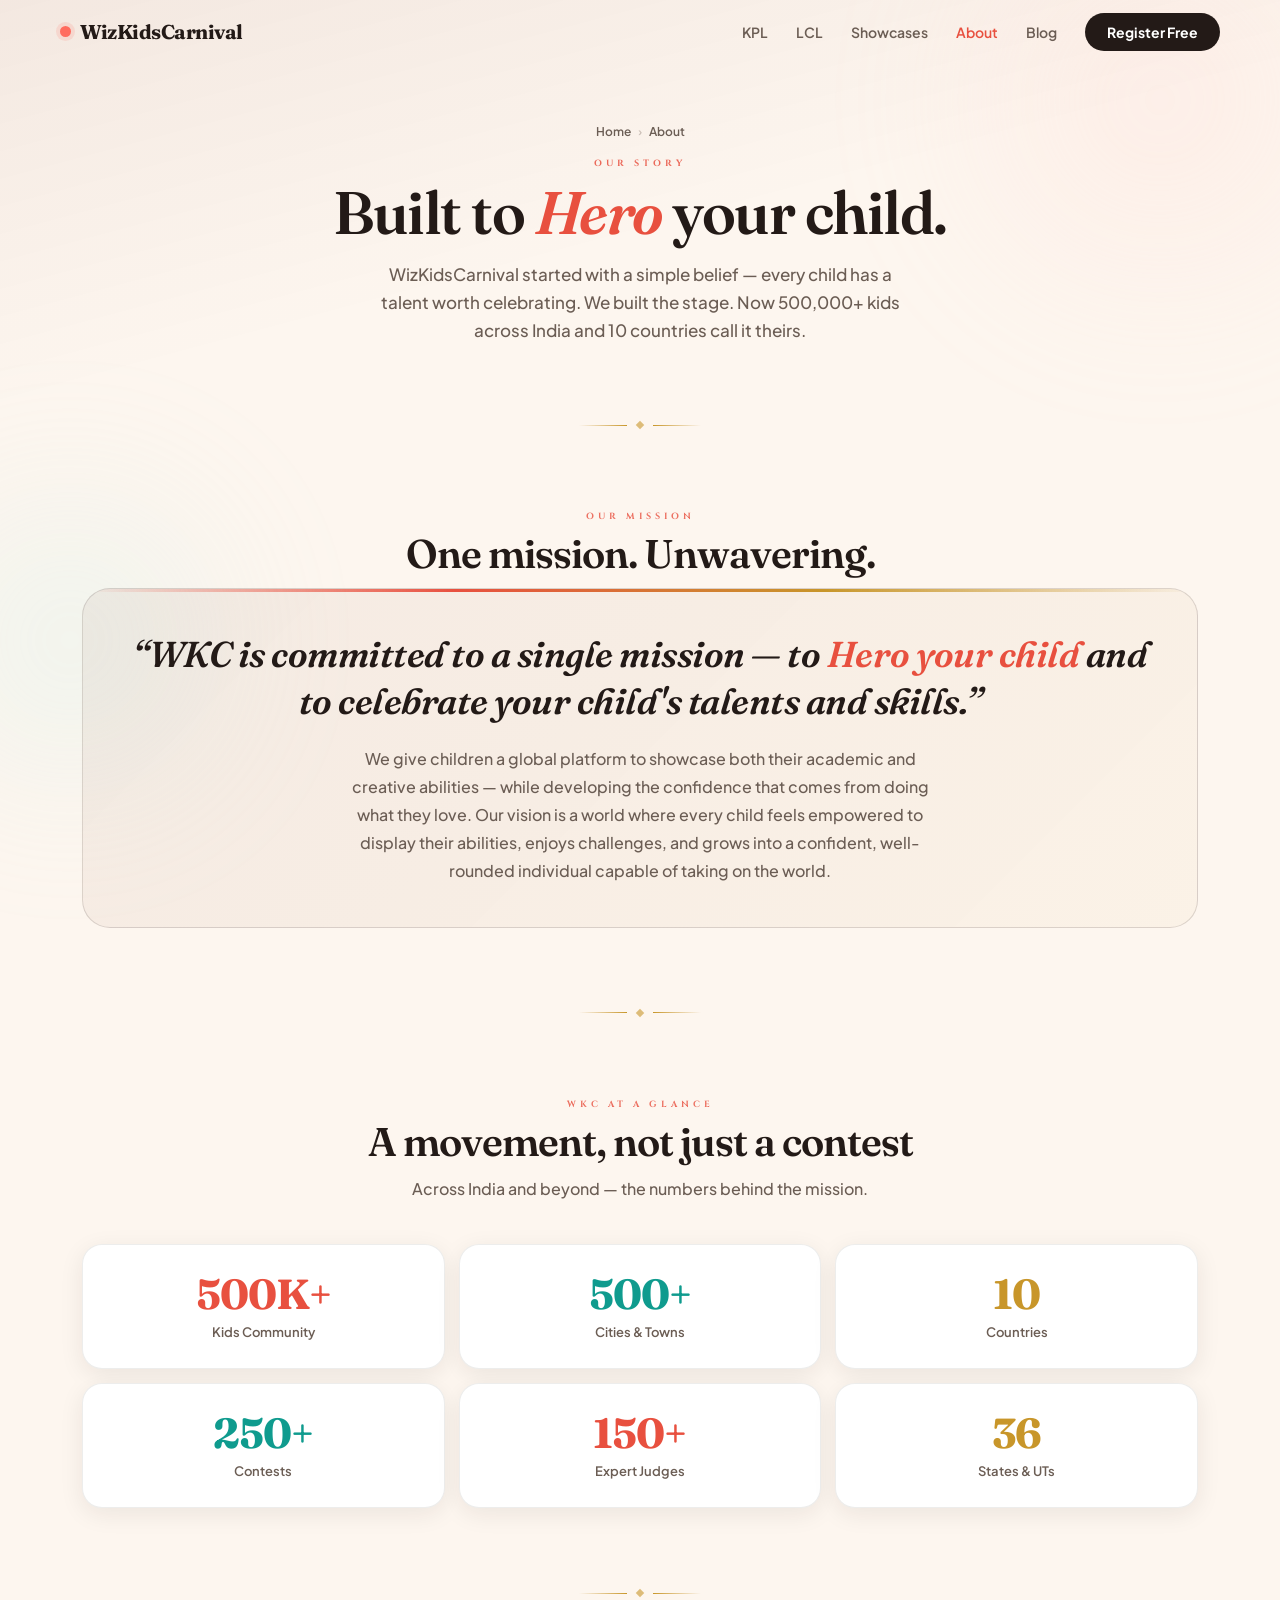
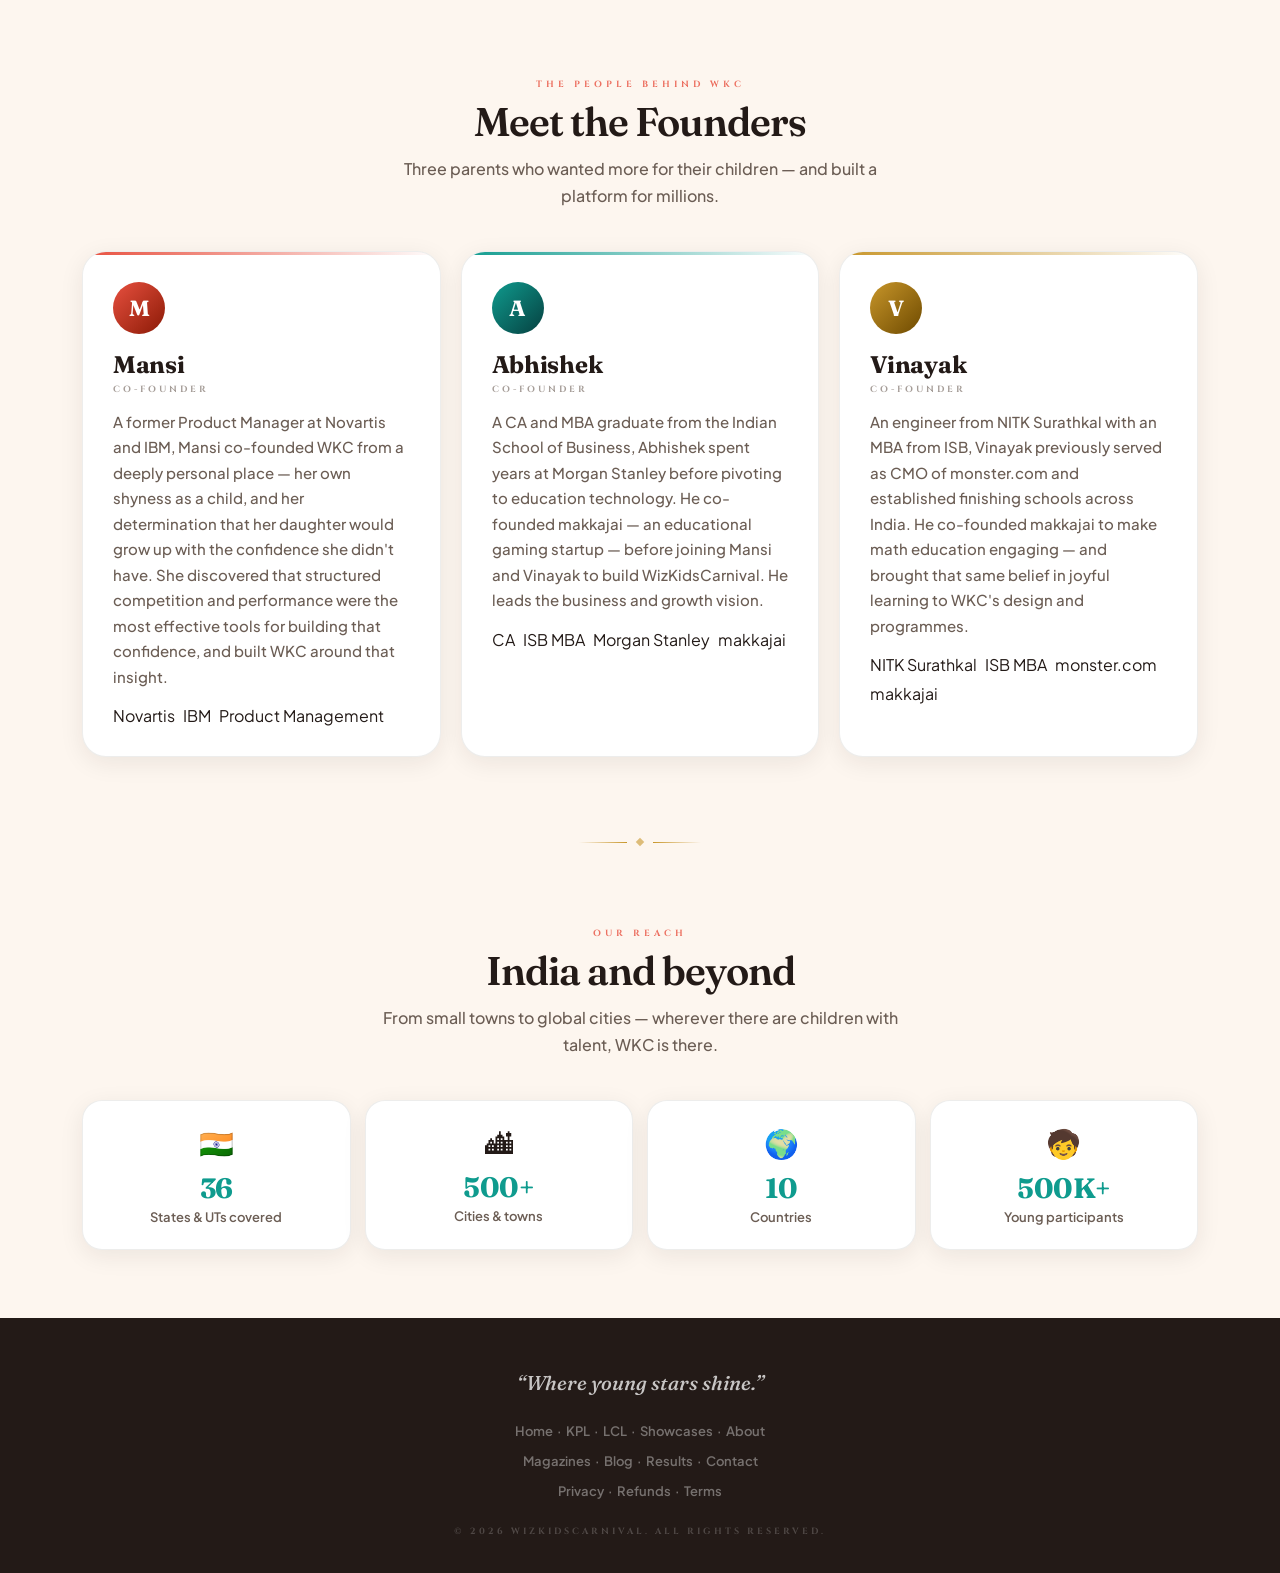
==== about/index.html @ 8729c1cd "Launch WKC Main Website — all pages, Apps Script & SEO - index.html: Home with lead form, stats, pro" ====
<!DOCTYPE html>
<html lang="en">
<head>
<meta charset="UTF-8">
<meta name="viewport" content="width=device-width,initial-scale=1,maximum-scale=1">
<title>About WizKidsCarnival — Our Mission &amp; Founders</title>
<meta name="description" content="WizKidsCarnival was built to Hero every child. Learn about our mission, our founders, and how we've built India's biggest stage for young talent across 500+ cities and 10 countries." />
<meta name="keywords" content="WizKidsCarnival about, WKC founders, WizKidsCarnival mission, kids platform India founders, Mansi Abhishek Vinayak WKC" />
<link rel="canonical" href="https://www.wizkidscarnival.com/about/" />
<meta property="og:type" content="website" />
<meta property="og:url" content="https://www.wizkidscarnival.com/about/" />
<meta property="og:title" content="About WizKidsCarnival — Our Mission &amp; Founders" />
<meta property="og:description" content="Built to Hero every child. 500K+ kids · 500+ cities · 10 countries. Meet the founders and the mission behind WKC." />
<meta property="og:image" content="https://www.wizkidscarnival.com/og-about.jpg" />
<meta property="og:site_name" content="WizKidsCarnival" />
<meta name="twitter:card" content="summary_large_image" />
<script type="application/ld+json">{
  "@context":"https://schema.org",
  "@type":"Organization",
  "name":"WizKidsCarnival",
  "url":"https://www.wizkidscarnival.com",
  "description":"India's premier platform for young talent aged 3–18. KPL, LCL and Showcases across 500+ cities and 10 countries.",
  "foundingDate":"2018",
  "areaServed":{"@type":"Country","name":"India"},
  "sameAs":["https://facebook.com/wizkidscarnival","https://instagram.com/wizkidscarnival","https://youtube.com/@wizkidscarnival"],
  "founder":[
    {"@type":"Person","name":"Mansi","jobTitle":"Co-Founder","description":"Former Product Manager at Novartis and IBM. Co-founded WizKidsCarnival to build confidence in children through performance."},
    {"@type":"Person","name":"Abhishek","jobTitle":"Co-Founder","description":"CA and MBA from Indian School of Business, ex-Morgan Stanley. Co-founded makkajai before WizKidsCarnival."},
    {"@type":"Person","name":"Vinayak","jobTitle":"Co-Founder","description":"Engineer from NITK Surathkal, MBA from ISB. Former CMO of monster.com. Co-founded makkajai and established finishing schools."}
  ],
  "breadcrumb":{"@type":"BreadcrumbList","itemListElement":[
    {"@type":"ListItem","position":1,"name":"Home","item":"https://www.wizkidscarnival.com"},
    {"@type":"ListItem","position":2,"name":"About","item":"https://www.wizkidscarnival.com/about/"}
  ]}
}</script>
<link rel="preconnect" href="https://fonts.googleapis.com">
<link rel="preconnect" href="https://fonts.gstatic.com" crossorigin>
<link href="https://fonts.googleapis.com/css2?family=Fraunces:ital,opsz,wght@0,9..144,400;0,9..144,600;0,9..144,700;1,9..144,500;1,9..144,600&family=Plus+Jakarta+Sans:wght@400;500;600;700;800&family=Cinzel:wght@700&display=swap" rel="stylesheet">
<style>
:root{
  --bg:#fdf6ef;--bg-2:#f5ebe0;
  --ink:#231a17;--ink-soft:#6b5d54;--ink-light:#9e8f86;
  --coral:#e8503f;--coral-l:#ff6b5e;
  --teal:#0f9b8e;--teal-d:#0a766b;
  --gold:#c8962a;--gold-l:#e0aa3a;
  --card:#fff;
  --line:rgba(35,26,23,0.08);--line-2:rgba(35,26,23,0.14);
  --shadow:0 6px 24px rgba(35,26,23,0.08);
  --shadow-lg:0 16px 48px rgba(35,26,23,0.13);
  --nav-h:64px;
}
*{margin:0;padding:0;box-sizing:border-box;-webkit-tap-highlight-color:transparent}
html{scroll-behavior:smooth}
body{background:var(--bg);color:var(--ink);font-family:'Plus Jakarta Sans',sans-serif;overflow-x:hidden;-webkit-font-smoothing:antialiased}
.blob{position:fixed;border-radius:50%;filter:blur(80px);opacity:.32;z-index:0;pointer-events:none}
.blob-1{width:480px;height:480px;background:radial-gradient(circle,#ffd6cf,transparent 70%);top:-140px;right:-120px}
.blob-2{width:380px;height:380px;background:radial-gradient(circle,#bfeee8,transparent 70%);top:50%;left:-120px}

/* Nav */
.nav{position:fixed;top:0;left:0;right:0;z-index:50;height:var(--nav-h);display:flex;align-items:center;padding:0 22px;transition:background .3s,box-shadow .3s,border-color .3s;border-bottom:1px solid transparent}
.nav.scrolled{background:rgba(253,246,239,0.92);backdrop-filter:blur(16px);border-color:var(--line);box-shadow:0 4px 20px rgba(35,26,23,0.05)}
.nav-inner{display:flex;align-items:center;justify-content:space-between;width:100%;max-width:1160px;margin:0 auto}
.nav-logo{font-family:'Fraunces',serif;font-weight:700;font-size:20px;letter-spacing:-.5px;color:var(--ink);text-decoration:none;display:flex;align-items:center;gap:9px}
.nav-logo .dot{width:11px;height:11px;border-radius:50%;background:var(--coral-l);box-shadow:0 0 0 4px rgba(255,107,94,0.15);flex-shrink:0}
.nav-desk{display:none;align-items:center;gap:28px}
.nav-desk a{font-size:14px;font-weight:600;color:var(--ink-soft);text-decoration:none;transition:color .2s}
.nav-desk a:hover,.nav-desk a.active{color:var(--coral)}
.nav-desk a.nav-cta{background:var(--ink);color:#fff;padding:10px 22px;border-radius:100px;font-weight:700;transition:background .2s}
.nav-desk a.nav-cta:hover{background:var(--coral)}
.nav-ham{background:none;border:1px solid var(--line-2);border-radius:10px;padding:9px 11px;cursor:pointer;display:flex;flex-direction:column;gap:4px}
.nav-ham span{width:18px;height:2px;background:var(--ink);display:block;border-radius:2px}
.nav-overlay{position:fixed;inset:0;z-index:200;background:var(--bg);display:flex;flex-direction:column;align-items:center;justify-content:center;opacity:0;pointer-events:none;transition:opacity .25s}
.nav-overlay.open{opacity:1;pointer-events:all}
.nav-close{position:absolute;top:18px;right:20px;background:none;border:1px solid var(--line-2);border-radius:10px;padding:10px 16px;font-size:14px;color:var(--ink);cursor:pointer;font-family:inherit;font-weight:700}
.nav-links{display:flex;flex-direction:column;align-items:center;gap:26px}
.nav-links a{font-family:'Fraunces',serif;font-size:26px;font-weight:600;color:var(--ink);text-decoration:none}
.nav-apply{margin-top:8px;background:var(--coral) !important;color:#fff !important;padding:14px 40px;border-radius:100px;font-family:'Plus Jakarta Sans',sans-serif !important;font-size:16px !important;font-weight:800 !important}

/* Hero */
.page-hero{position:relative;z-index:1;padding:calc(var(--nav-h) + 60px) 22px 64px;text-align:center;background:linear-gradient(165deg,rgba(90,15,5,0.06) 0%,transparent 55%)}
.hero-inner{max-width:720px;margin:0 auto}
.breadcrumb{font-size:12px;font-weight:600;color:var(--ink-soft);margin-bottom:18px;display:flex;align-items:center;justify-content:center;gap:7px}
.breadcrumb a{color:var(--ink-soft);text-decoration:none}
.breadcrumb a:hover{color:var(--coral)}
.bc-sep{color:var(--ink-light);opacity:.5}
.page-tag{font-family:'Cinzel',serif;font-size:9px;font-weight:700;letter-spacing:4px;text-transform:uppercase;color:var(--coral);opacity:.85;margin-bottom:12px}
.page-hero h1{font-family:'Fraunces',serif;font-size:clamp(34px,7.5vw,60px);font-weight:600;line-height:1.05;letter-spacing:-1.5px;color:var(--ink);margin-bottom:16px}
.page-hero h1 em{font-style:italic;color:var(--coral)}
.page-hero .sub{font-size:17px;line-height:1.65;color:var(--ink-soft);max-width:520px;margin:0 auto;font-weight:500}

/* Sections */
.section{position:relative;z-index:1;padding:68px 22px;max-width:1160px;margin:0 auto}
.sec-lbl{text-align:center;font-family:'Cinzel',serif;font-size:9px;font-weight:700;letter-spacing:4px;text-transform:uppercase;color:var(--coral);opacity:.8;margin-bottom:10px}
.sec-ttl{text-align:center;font-family:'Fraunces',serif;font-size:clamp(26px,5vw,40px);font-weight:600;letter-spacing:-1px;color:var(--ink);line-height:1.1;margin-bottom:12px}
.sec-sub{text-align:center;font-size:16px;color:var(--ink-soft);margin:0 auto 42px;line-height:1.65;max-width:520px;font-weight:500}
.divider{display:flex;align-items:center;justify-content:center;gap:10px;padding:14px 0;position:relative;z-index:1}
.divider .dl{width:48px;height:1px;background:linear-gradient(90deg,transparent,var(--gold))}
.divider .dl.r{background:linear-gradient(90deg,var(--gold),transparent)}
.divider .dg{width:6px;height:6px;background:var(--gold);transform:rotate(45deg);opacity:.6}

/* Mission */
.mission-block{background:linear-gradient(135deg,rgba(90,15,5,0.05),rgba(200,150,42,0.04));border:1px solid var(--line-2);border-radius:28px;padding:42px 32px;text-align:center;position:relative;overflow:hidden}
.mission-block::before{content:'';position:absolute;top:0;left:0;right:0;height:3px;background:linear-gradient(90deg,transparent,var(--coral),var(--gold),transparent)}
.mission-quote{font-family:'Fraunces',serif;font-style:italic;font-size:clamp(22px,5vw,36px);font-weight:600;color:var(--ink);line-height:1.3;letter-spacing:-.5px;margin-bottom:20px}
.mission-quote em{color:var(--coral)}
.mission-body{font-size:16px;color:var(--ink-soft);line-height:1.75;max-width:600px;margin:0 auto;font-weight:500}

/* Stats */
.stats-grid{display:grid;grid-template-columns:repeat(2,1fr);gap:14px}
.stat{background:var(--card);border:1px solid var(--line);border-radius:20px;padding:28px 18px;text-align:center;box-shadow:var(--shadow);transition:transform .2s}
.stat:hover{transform:translateY(-3px)}
.stat-num{font-family:'Fraunces',serif;font-size:clamp(30px,7vw,42px);font-weight:700;color:var(--coral);line-height:1;letter-spacing:-1px}
.stat:nth-child(2n) .stat-num{color:var(--teal)}
.stat:nth-child(3n) .stat-num{color:var(--gold)}
.stat-lbl{font-size:13px;font-weight:600;color:var(--ink-soft);margin-top:9px}

/* Founders */
.founders{display:flex;flex-direction:column;gap:20px}
.founder{background:var(--card);border:1px solid var(--line);border-radius:24px;padding:30px;box-shadow:var(--shadow);transition:transform .2s,box-shadow .2s;position:relative;overflow:hidden}
.founder:hover{transform:translateY(-3px);box-shadow:var(--shadow-lg)}
.founder-bar{position:absolute;top:0;left:0;right:0;height:3px}
.founder:nth-child(1) .founder-bar{background:linear-gradient(90deg,var(--coral),transparent)}
.founder:nth-child(2) .founder-bar{background:linear-gradient(90deg,var(--teal),transparent)}
.founder:nth-child(3) .founder-bar{background:linear-gradient(90deg,var(--gold),transparent)}
.founder-avatar{width:52px;height:52px;border-radius:50%;display:flex;align-items:center;justify-content:center;font-family:'Fraunces',serif;font-size:22px;font-weight:700;color:#fff;margin-bottom:16px;flex-shrink:0}
.founder:nth-child(1) .founder-avatar{background:linear-gradient(135deg,var(--coral),#8b1a06)}
.founder:nth-child(2) .founder-avatar{background:linear-gradient(135deg,var(--teal),#064040)}
.founder:nth-child(3) .founder-avatar{background:linear-gradient(135deg,var(--gold),#6e4a00)}
.founder-name{font-family:'Fraunces',serif;font-size:24px;font-weight:700;color:var(--ink);letter-spacing:-.3px;margin-bottom:4px}
.founder-role{font-family:'Cinzel',serif;font-size:9px;font-weight:700;letter-spacing:3px;text-transform:uppercase;color:var(--ink-soft);opacity:.6;margin-bottom:14px}
.founder-bio{font-size:15px;color:var(--ink-soft);line-height:1.7;font-weight:500}
.founder-tags{display:flex;flex-wrap:wrap;gap:8px;margin-top:16px}
.founder-tag{font-size:12px;font-weight:700;color:var(--ink);background:var(--bg-2);border-radius:100px;padding:5px 13px}

/* Presence */
.presence-grid{display:grid;grid-template-columns:repeat(2,1fr);gap:14px}
.pres{background:var(--card);border:1px solid var(--line);border-radius:20px;padding:24px 20px;box-shadow:var(--shadow);text-align:center}
.pres-icon{font-size:28px;margin-bottom:10px;display:block}
.pres-val{font-family:'Fraunces',serif;font-size:28px;font-weight:700;color:var(--teal);letter-spacing:-.5px;margin-bottom:4px}
.pres-lbl{font-size:13px;font-weight:600;color:var(--ink-soft)}

/* Footer */
.footer{position:relative;z-index:1;background:var(--ink);padding:52px 24px 36px;text-align:center}
.ftag{font-family:'Fraunces',serif;font-style:italic;font-size:20px;font-weight:500;color:rgba(255,255,255,0.75);margin-bottom:22px}
.flinks{font-size:13px;color:rgba(255,255,255,0.38);line-height:2.3;font-weight:600}
.flinks a{color:rgba(255,255,255,0.38);text-decoration:none;transition:color .2s}
.flinks a:hover{color:rgba(255,255,255,0.7)}
.fwkc{margin-top:18px;font-family:'Cinzel',serif;font-size:9px;font-weight:700;letter-spacing:3px;text-transform:uppercase;color:rgba(255,255,255,0.2)}

@media(min-width:700px){
  .stats-grid{grid-template-columns:repeat(3,1fr)}
  .founders{flex-direction:row}
  .founder{flex:1}
  .presence-grid{grid-template-columns:repeat(4,1fr)}
  .nav-desk{display:flex}
  .nav-ham{display:none}
}
</style>
</head>
<body>

<div class="blob blob-1" aria-hidden="true"></div>
<div class="blob blob-2" aria-hidden="true"></div>

<div class="nav-overlay" id="navOverlay" role="dialog" aria-modal="true">
  <button class="nav-close" id="navClose">&#x2715; Close</button>
  <nav class="nav-links">
    <a href="../" class="ol">Home</a>
    <a href="../kpl/" class="ol">KPL</a>
    <a href="../lcl/" class="ol">LCL</a>
    <a href="https://showcases.wizkidscarnival.com/" class="ol">Showcases</a>
    <a href="../about/" class="ol">About</a>
    <a href="../#register" class="ol nav-apply">Register Free</a>
  </nav>
</div>

<header class="nav" id="nav">
  <div class="nav-inner">
    <a href="../" class="nav-logo"><span class="dot" aria-hidden="true"></span>WizKidsCarnival</a>
    <nav class="nav-desk" aria-label="Primary navigation">
      <a href="../kpl/">KPL</a>
      <a href="../lcl/">LCL</a>
      <a href="https://showcases.wizkidscarnival.com/">Showcases</a>
      <a href="../about/" class="active">About</a>
      <a href="#">Blog</a>
      <a href="../#register" class="nav-cta">Register Free</a>
    </nav>
    <button class="nav-ham" id="navHam" aria-label="Open menu" aria-expanded="false"><span></span><span></span><span></span></button>
  </div>
</header>

<header class="page-hero">
  <div class="hero-inner">
    <div class="breadcrumb">
      <a href="../">Home</a><span class="bc-sep">&#x203A;</span><span>About</span>
    </div>
    <div class="page-tag">Our Story</div>
    <h1>Built to <em>Hero</em> your child.</h1>
    <p class="sub">WizKidsCarnival started with a simple belief — every child has a talent worth celebrating. We built the stage. Now 500,000+ kids across India and 10 countries call it theirs.</p>
  </div>
</header>

<div class="divider"><div class="dl"></div><div class="dg"></div><div class="dl r"></div></div>

<!-- Mission -->
<section class="section" aria-labelledby="mission-ttl">
  <div class="sec-lbl">Our Mission</div>
  <h2 class="sec-ttl" id="mission-ttl">One mission. Unwavering.</h2>
  <div class="mission-block">
    <p class="mission-quote">&#x201C;WKC is committed to a single mission — to <em>Hero your child</em> and to celebrate your child's talents and skills.&#x201D;</p>
    <p class="mission-body">We give children a global platform to showcase both their academic and creative abilities — while developing the confidence that comes from doing what they love. Our vision is a world where every child feels empowered to display their abilities, enjoys challenges, and grows into a confident, well-rounded individual capable of taking on the world.</p>
  </div>
</section>

<div class="divider"><div class="dl"></div><div class="dg"></div><div class="dl r"></div></div>

<!-- Stats -->
<section class="section" aria-labelledby="stats-ttl">
  <div class="sec-lbl">WKC at a Glance</div>
  <h2 class="sec-ttl" id="stats-ttl">A movement, not just a contest</h2>
  <p class="sec-sub">Across India and beyond — the numbers behind the mission.</p>
  <div class="stats-grid">
    <div class="stat"><div class="stat-num">500K+</div><div class="stat-lbl">Kids Community</div></div>
    <div class="stat"><div class="stat-num">500+</div><div class="stat-lbl">Cities &amp; Towns</div></div>
    <div class="stat"><div class="stat-num">10</div><div class="stat-lbl">Countries</div></div>
    <div class="stat"><div class="stat-num">250+</div><div class="stat-lbl">Contests</div></div>
    <div class="stat"><div class="stat-num">150+</div><div class="stat-lbl">Expert Judges</div></div>
    <div class="stat"><div class="stat-num">36</div><div class="stat-lbl">States &amp; UTs</div></div>
  </div>
</section>

<div class="divider"><div class="dl"></div><div class="dg"></div><div class="dl r"></div></div>

<!-- Founders -->
<section class="section" aria-labelledby="founders-ttl">
  <div class="sec-lbl">The People Behind WKC</div>
  <h2 class="sec-ttl" id="founders-ttl">Meet the Founders</h2>
  <p class="sec-sub">Three parents who wanted more for their children — and built a platform for millions.</p>
  <div class="founders">

    <article class="founder">
      <div class="founder-bar" aria-hidden="true"></div>
      <div class="founder-avatar" aria-hidden="true">M</div>
      <div class="founder-name">Mansi</div>
      <div class="founder-role">Co-Founder</div>
      <p class="founder-bio">A former Product Manager at Novartis and IBM, Mansi co-founded WKC from a deeply personal place — her own shyness as a child, and her determination that her daughter would grow up with the confidence she didn't have. She discovered that structured competition and performance were the most effective tools for building that confidence, and built WKC around that insight.</p>
      <div class="founder-tags"><span>Novartis</span><span>IBM</span><span>Product Management</span></div>
    </article>

    <article class="founder">
      <div class="founder-bar" aria-hidden="true"></div>
      <div class="founder-avatar" aria-hidden="true">A</div>
      <div class="founder-name">Abhishek</div>
      <div class="founder-role">Co-Founder</div>
      <p class="founder-bio">A CA and MBA graduate from the Indian School of Business, Abhishek spent years at Morgan Stanley before pivoting to education technology. He co-founded makkajai — an educational gaming startup — before joining Mansi and Vinayak to build WizKidsCarnival. He leads the business and growth vision.</p>
      <div class="founder-tags"><span>CA</span><span>ISB MBA</span><span>Morgan Stanley</span><span>makkajai</span></div>
    </article>

    <article class="founder">
      <div class="founder-bar" aria-hidden="true"></div>
      <div class="founder-avatar" aria-hidden="true">V</div>
      <div class="founder-name">Vinayak</div>
      <div class="founder-role">Co-Founder</div>
      <p class="founder-bio">An engineer from NITK Surathkal with an MBA from ISB, Vinayak previously served as CMO of monster.com and established finishing schools across India. He co-founded makkajai to make math education engaging — and brought that same belief in joyful learning to WKC's design and programmes.</p>
      <div class="founder-tags"><span>NITK Surathkal</span><span>ISB MBA</span><span>monster.com</span><span>makkajai</span></div>
    </article>

  </div>
</section>

<div class="divider"><div class="dl"></div><div class="dg"></div><div class="dl r"></div></div>

<!-- Presence -->
<section class="section" aria-labelledby="presence-ttl">
  <div class="sec-lbl">Our Reach</div>
  <h2 class="sec-ttl" id="presence-ttl">India and beyond</h2>
  <p class="sec-sub">From small towns to global cities — wherever there are children with talent, WKC is there.</p>
  <div class="presence-grid">
    <div class="pres">
      <span class="pres-icon" aria-hidden="true">&#x1F1EE;&#x1F1F3;</span>
      <div class="pres-val">36</div>
      <div class="pres-lbl">States &amp; UTs covered</div>
    </div>
    <div class="pres">
      <span class="pres-icon" aria-hidden="true">&#x1F3D9;</span>
      <div class="pres-val">500+</div>
      <div class="pres-lbl">Cities &amp; towns</div>
    </div>
    <div class="pres">
      <span class="pres-icon" aria-hidden="true">&#x1F30D;</span>
      <div class="pres-val">10</div>
      <div class="pres-lbl">Countries</div>
    </div>
    <div class="pres">
      <span class="pres-icon" aria-hidden="true">&#x1F9D2;</span>
      <div class="pres-val">500K+</div>
      <div class="pres-lbl">Young participants</div>
    </div>
  </div>
</section>

<footer class="footer">
  <p class="ftag">&#x201C;Where young stars shine.&#x201D;</p>
  <nav class="flinks" aria-label="Footer navigation">
    <a href="../">Home</a> &nbsp;&#x00B7;&nbsp; <a href="../kpl/">KPL</a> &nbsp;&#x00B7;&nbsp; <a href="../lcl/">LCL</a> &nbsp;&#x00B7;&nbsp; <a href="https://showcases.wizkidscarnival.com/">Showcases</a> &nbsp;&#x00B7;&nbsp; <a href="../about/">About</a><br>
    <a href="#">Magazines</a> &nbsp;&#x00B7;&nbsp; <a href="#">Blog</a> &nbsp;&#x00B7;&nbsp; <a href="#">Results</a> &nbsp;&#x00B7;&nbsp; <a href="#">Contact</a><br>
    <a href="#">Privacy</a> &nbsp;&#x00B7;&nbsp; <a href="#">Refunds</a> &nbsp;&#x00B7;&nbsp; <a href="#">Terms</a>
  </nav>
  <div class="fwkc">&#x00A9; 2026 WizKidsCarnival. All rights reserved.</div>
</footer>

<script>
const nav=document.getElementById('nav');
window.addEventListener('scroll',()=>{nav.classList.toggle('scrolled',window.scrollY>40);},{passive:true});
const ham=document.getElementById('navHam'),overlay=document.getElementById('navOverlay'),closeBtn=document.getElementById('navClose');
ham.addEventListener('click',()=>{overlay.classList.add('open');ham.setAttribute('aria-expanded','true');});
closeBtn.addEventListener('click',()=>{overlay.classList.remove('open');ham.setAttribute('aria-expanded','false');});
document.querySelectorAll('.nav-overlay .ol').forEach(a=>a.addEventListener('click',()=>overlay.classList.remove('open')));
</script>
</body>
</html>
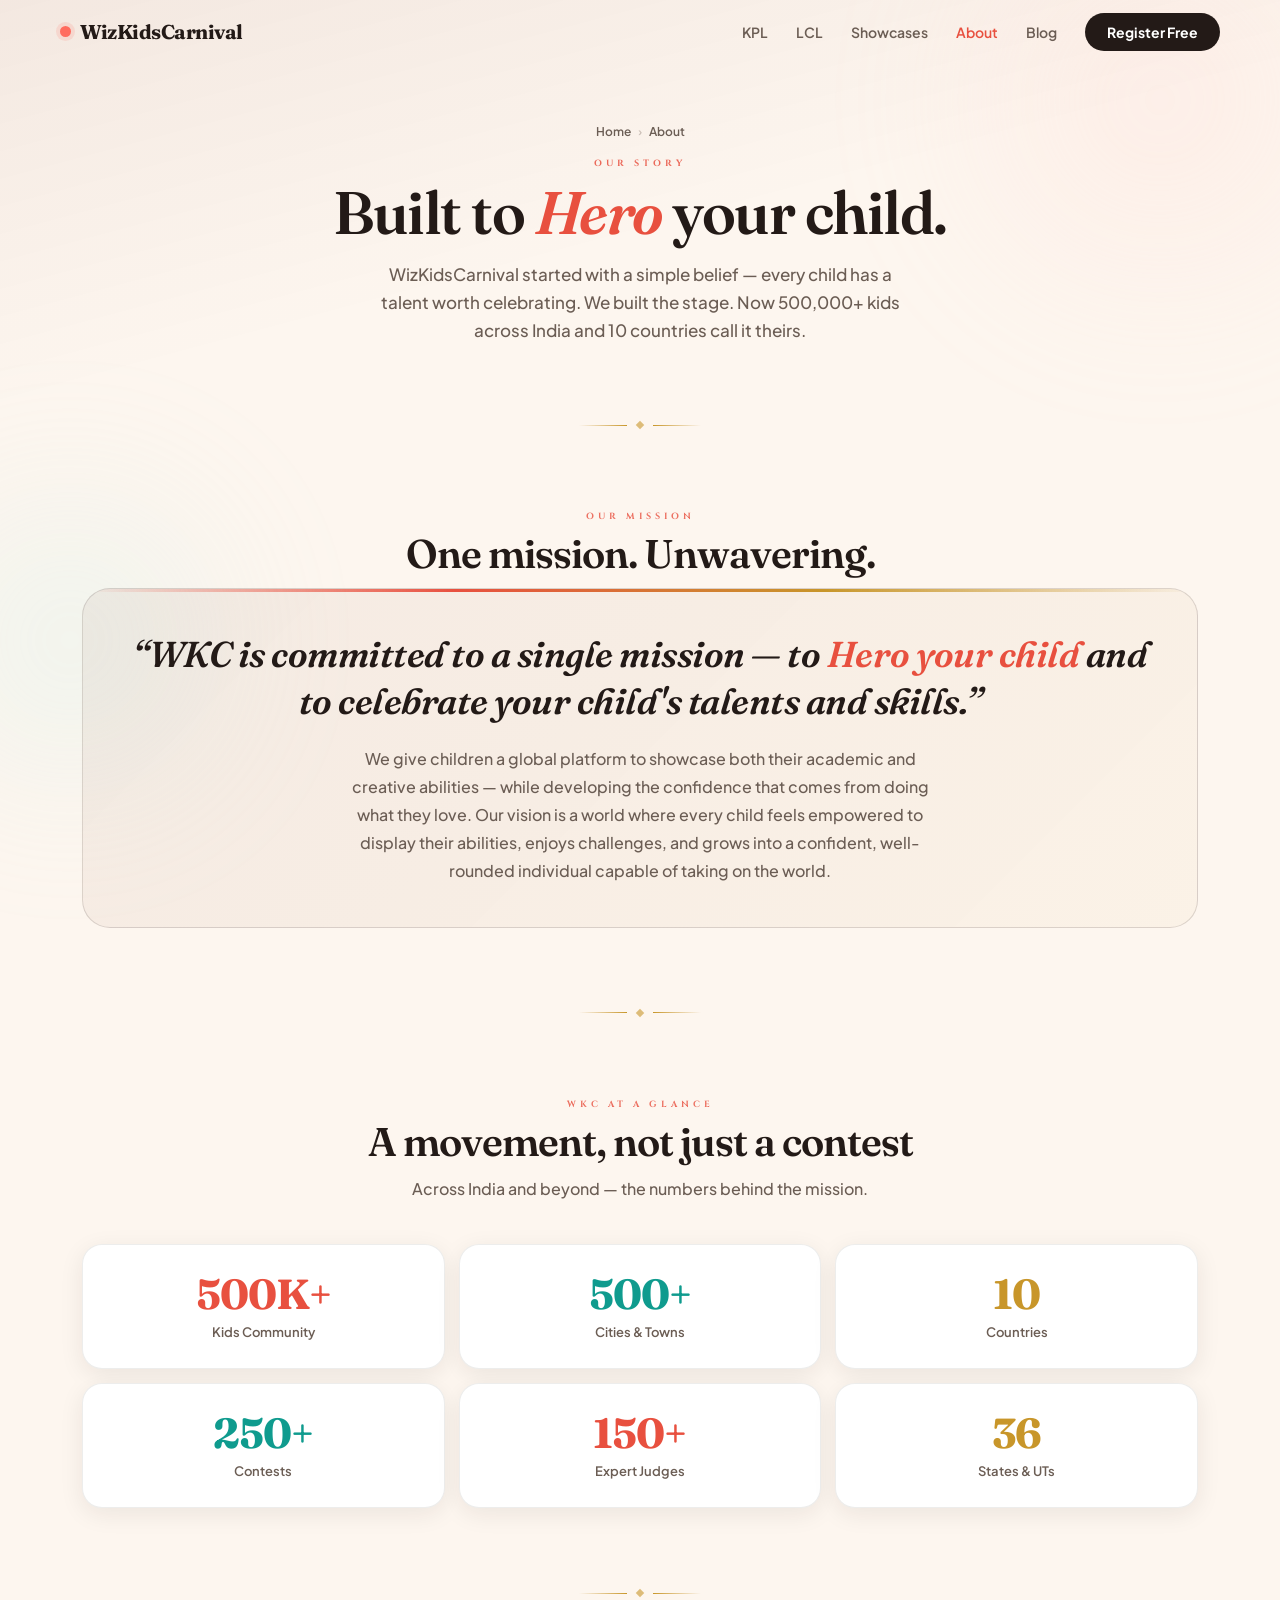
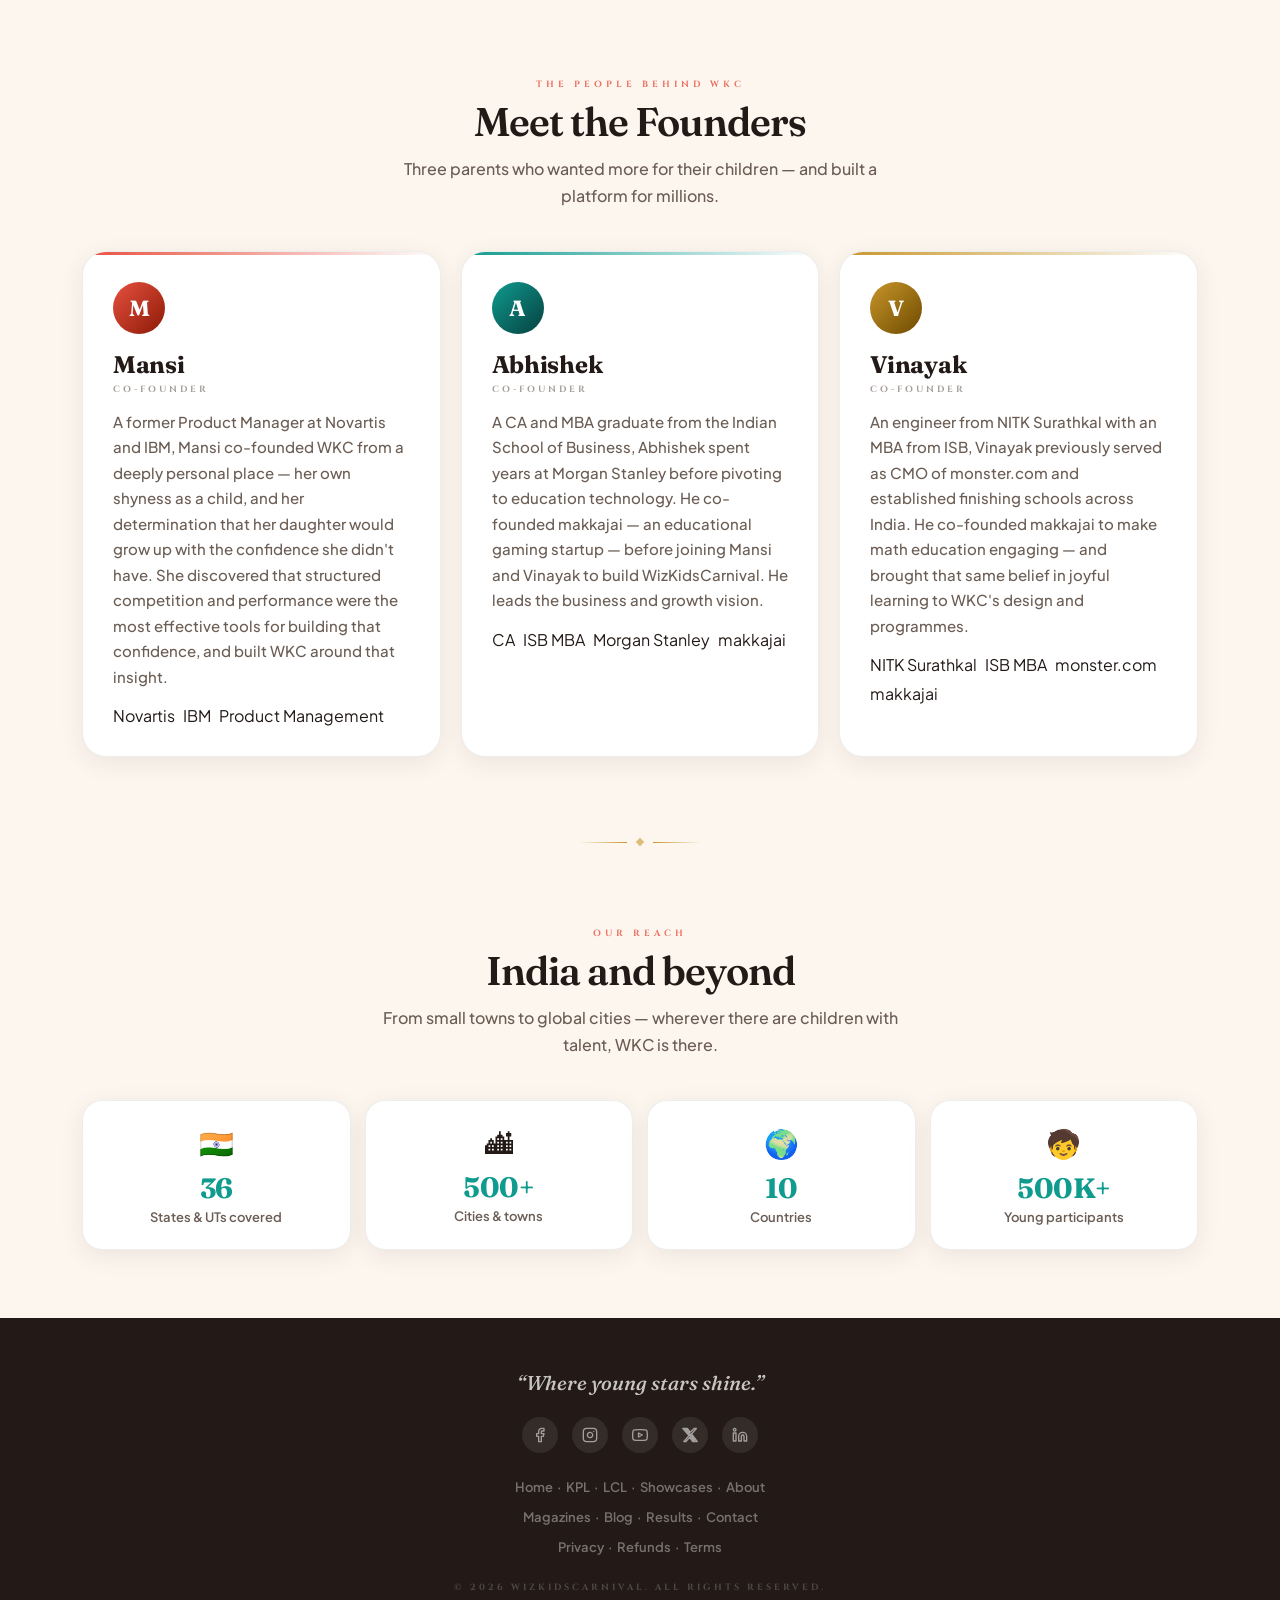
==== commit 534eff42: "Sync analytics + SVG footer icons to KPL, LCL, About pages All three sub-pages now match index.html " ====
--- a/about/index.html
+++ b/about/index.html
@@ -36,6 +36,19 @@
 <link rel="preconnect" href="https://fonts.googleapis.com">
 <link rel="preconnect" href="https://fonts.gstatic.com" crossorigin>
 <link href="https://fonts.googleapis.com/css2?family=Fraunces:ital,opsz,wght@0,9..144,400;0,9..144,600;0,9..144,700;1,9..144,500;1,9..144,600&family=Plus+Jakarta+Sans:wght@400;500;600;700;800&family=Cinzel:wght@700&display=swap" rel="stylesheet">
+<!-- ═══ GA4 — replace G-XXXXXXXXXX with your Measurement ID ═══ -->
+<script async src="https://www.googletagmanager.com/gtag/js?id=G-XXXXXXXXXX"></script>
+<script>
+  window.dataLayer=window.dataLayer||[];
+  function gtag(){dataLayer.push(arguments);}
+  gtag('js',new Date());
+  gtag('config','G-XXXXXXXXXX',{send_page_view:true});
+</script>
+<!-- ═══ Mixpanel — replace YOUR_MIXPANEL_TOKEN ═══ -->
+<script>
+(function(c,a){window.mixpanel=a;var b,d,e,f;a._i=[];a.init=function(b,c,d){function e(a,b){var c=b.split(".");2==c.length&&(a=a[c[0]],b=c[1]);a[b]=function(){a.push([b].concat(Array.prototype.slice.call(arguments,0)))}}var g=a;"undefined"!==typeof d?g=a[d]=[]:d="mixpanel";g.people=g.people||[];g.toString=function(a){var b="mixpanel";"mixpanel"!==d&&(b+="."+d);a||(b+=" (stub)");return b};g.people.toString=function(){return g.toString(1)+".people (stub)"};f="disable time_event track track_pageview track_links track_forms register register_once alias unregister identify name_tag set_config reset opt_in_tracking opt_out_tracking has_opted_in_tracking has_opted_out_tracking clear_opt_in_out_tracking people.set people.set_once people.unset people.increment people.append people.union people.track_charge people.clear_charges people.delete_user".split(" ");for(e=0;e<f.length;e++)e(g,f[e]);a._i.push([b,c,d])};a.__SV=1.1;b=c.createElement("script");b.type="text/javascript";b.async=!0;b.src="https://cdn.mxpnl.com/libs/mixpanel-2-latest.min.js";d=c.getElementsByTagName("script")[0];d.parentNode.insertBefore(b,d)})(document,window.mixpanel||[]);
+mixpanel.init("YOUR_MIXPANEL_TOKEN",{track_pageview:true,persistence:"cookie"});
+</script>
 <style>
 :root{
   --bg:#fdf6ef;--bg-2:#f5ebe0;
@@ -146,6 +159,11 @@
 .flinks a{color:rgba(255,255,255,0.38);text-decoration:none;transition:color .2s}
 .flinks a:hover{color:rgba(255,255,255,0.7)}
 .fwkc{margin-top:18px;font-family:'Cinzel',serif;font-size:9px;font-weight:700;letter-spacing:3px;text-transform:uppercase;color:rgba(255,255,255,0.2)}
+.fsoc{display:flex;align-items:center;justify-content:center;gap:14px;margin-bottom:20px}
+.fsoc a{display:flex;align-items:center;justify-content:center;width:36px;height:36px;border-radius:50%;background:rgba(255,255,255,0.08);color:rgba(255,255,255,0.55);transition:background .2s,color .2s;text-decoration:none}
+.fsoc a:hover{background:rgba(255,255,255,0.16);color:#fff}
+.fsoc a.ig:hover{background:linear-gradient(135deg,#f09433,#e6683c,#dc2743,#cc2366,#bc1888);color:#fff}
+.fsoc svg{width:16px;height:16px;fill:none;stroke:currentColor;stroke-width:2;stroke-linecap:round;stroke-linejoin:round}
 
 @media(min-width:700px){
   .stats-grid{grid-template-columns:repeat(3,1fr)}
@@ -301,6 +319,23 @@
 
 <footer class="footer">
   <p class="ftag">&#x201C;Where young stars shine.&#x201D;</p>
+  <nav class="fsoc" aria-label="Social media">
+    <a href="https://facebook.com/wizkidscarnival" aria-label="Facebook" rel="noopener noreferrer">
+      <svg viewBox="0 0 24 24" aria-hidden="true"><path d="M18 2h-3a5 5 0 0 0-5 5v3H7v4h3v8h4v-8h3l1-4h-4V7a1 1 0 0 1 1-1h3z"/></svg>
+    </a>
+    <a href="https://instagram.com/wizkidscarnival" aria-label="Instagram" rel="noopener noreferrer" class="ig">
+      <svg viewBox="0 0 24 24" aria-hidden="true"><rect x="2" y="2" width="20" height="20" rx="5" ry="5"/><path d="M16 11.37A4 4 0 1 1 12.63 8 4 4 0 0 1 16 11.37z"/><line x1="17.5" y1="6.5" x2="17.51" y2="6.5"/></svg>
+    </a>
+    <a href="https://youtube.com/@wizkidscarnival" aria-label="YouTube" rel="noopener noreferrer">
+      <svg viewBox="0 0 24 24" aria-hidden="true"><path d="M22.54 6.42a2.78 2.78 0 0 0-1.95-1.96C18.88 4 12 4 12 4s-6.88 0-8.59.46a2.78 2.78 0 0 0-1.95 1.96A29 29 0 0 0 1 12a29 29 0 0 0 .46 5.58 2.78 2.78 0 0 0 1.95 1.95C5.12 20 12 20 12 20s6.88 0 8.59-.47a2.78 2.78 0 0 0 1.95-1.95A29 29 0 0 0 23 12a29 29 0 0 0-.46-5.58z"/><polygon points="9.75 15.02 15.5 12 9.75 8.98 9.75 15.02" style="fill:rgba(35,26,23,0.9)"/></svg>
+    </a>
+    <a href="https://twitter.com/wizkidscarnival" aria-label="X / Twitter" rel="noopener noreferrer">
+      <svg viewBox="0 0 24 24" aria-hidden="true"><path d="M18.244 2.25h3.308l-7.227 8.26 8.502 11.24H16.17l-4.714-6.231-5.401 6.231H2.748l7.73-8.835L1.254 2.25H8.08l4.253 5.622zm-1.161 17.52h1.833L7.084 4.126H5.117z"/></svg>
+    </a>
+    <a href="https://linkedin.com/company/wizkidscarnival" aria-label="LinkedIn" rel="noopener noreferrer">
+      <svg viewBox="0 0 24 24" aria-hidden="true"><path d="M16 8a6 6 0 0 1 6 6v7h-4v-7a2 2 0 0 0-2-2 2 2 0 0 0-2 2v7h-4v-7a6 6 0 0 1 6-6z"/><rect x="2" y="9" width="4" height="12"/><circle cx="4" cy="4" r="2"/></svg>
+    </a>
+  </nav>
   <nav class="flinks" aria-label="Footer navigation">
     <a href="../">Home</a> &nbsp;&#x00B7;&nbsp; <a href="../kpl/">KPL</a> &nbsp;&#x00B7;&nbsp; <a href="../lcl/">LCL</a> &nbsp;&#x00B7;&nbsp; <a href="https://showcases.wizkidscarnival.com/">Showcases</a> &nbsp;&#x00B7;&nbsp; <a href="../about/">About</a><br>
     <a href="#">Magazines</a> &nbsp;&#x00B7;&nbsp; <a href="#">Blog</a> &nbsp;&#x00B7;&nbsp; <a href="#">Results</a> &nbsp;&#x00B7;&nbsp; <a href="#">Contact</a><br>
@@ -310,12 +345,31 @@
 </footer>
 
 <script>
+/* ── Analytics wrapper ── */
+const analytics = {
+  track(name, params={}) {
+    try { if (window.gtag) gtag('event', name, {...params}); } catch(e) {}
+    try { if (window.mixpanel && mixpanel.track) mixpanel.track(name, {...params, page:'about'}); } catch(e) {}
+  }
+};
+
+/* Nav scroll */
 const nav=document.getElementById('nav');
 window.addEventListener('scroll',()=>{nav.classList.toggle('scrolled',window.scrollY>40);},{passive:true});
 const ham=document.getElementById('navHam'),overlay=document.getElementById('navOverlay'),closeBtn=document.getElementById('navClose');
 ham.addEventListener('click',()=>{overlay.classList.add('open');ham.setAttribute('aria-expanded','true');});
 closeBtn.addEventListener('click',()=>{overlay.classList.remove('open');ham.setAttribute('aria-expanded','false');});
 document.querySelectorAll('.nav-overlay .ol').forEach(a=>a.addEventListener('click',()=>overlay.classList.remove('open')));
+
+/* Scroll depth */
+const scrollMarks={25:false,50:false,75:false,90:false};
+window.addEventListener('scroll',()=>{
+  const pct=Math.round((window.scrollY/(document.body.scrollHeight-window.innerHeight))*100);
+  [25,50,75,90].forEach(m=>{if(!scrollMarks[m]&&pct>=m){scrollMarks[m]=true;analytics.track('scroll_depth',{depth:m});}});
+},{passive:true});
+
+/* page_landed */
+analytics.track('page_landed',{page:'about',referrer:document.referrer||'direct'});
 </script>
 </body>
 </html>
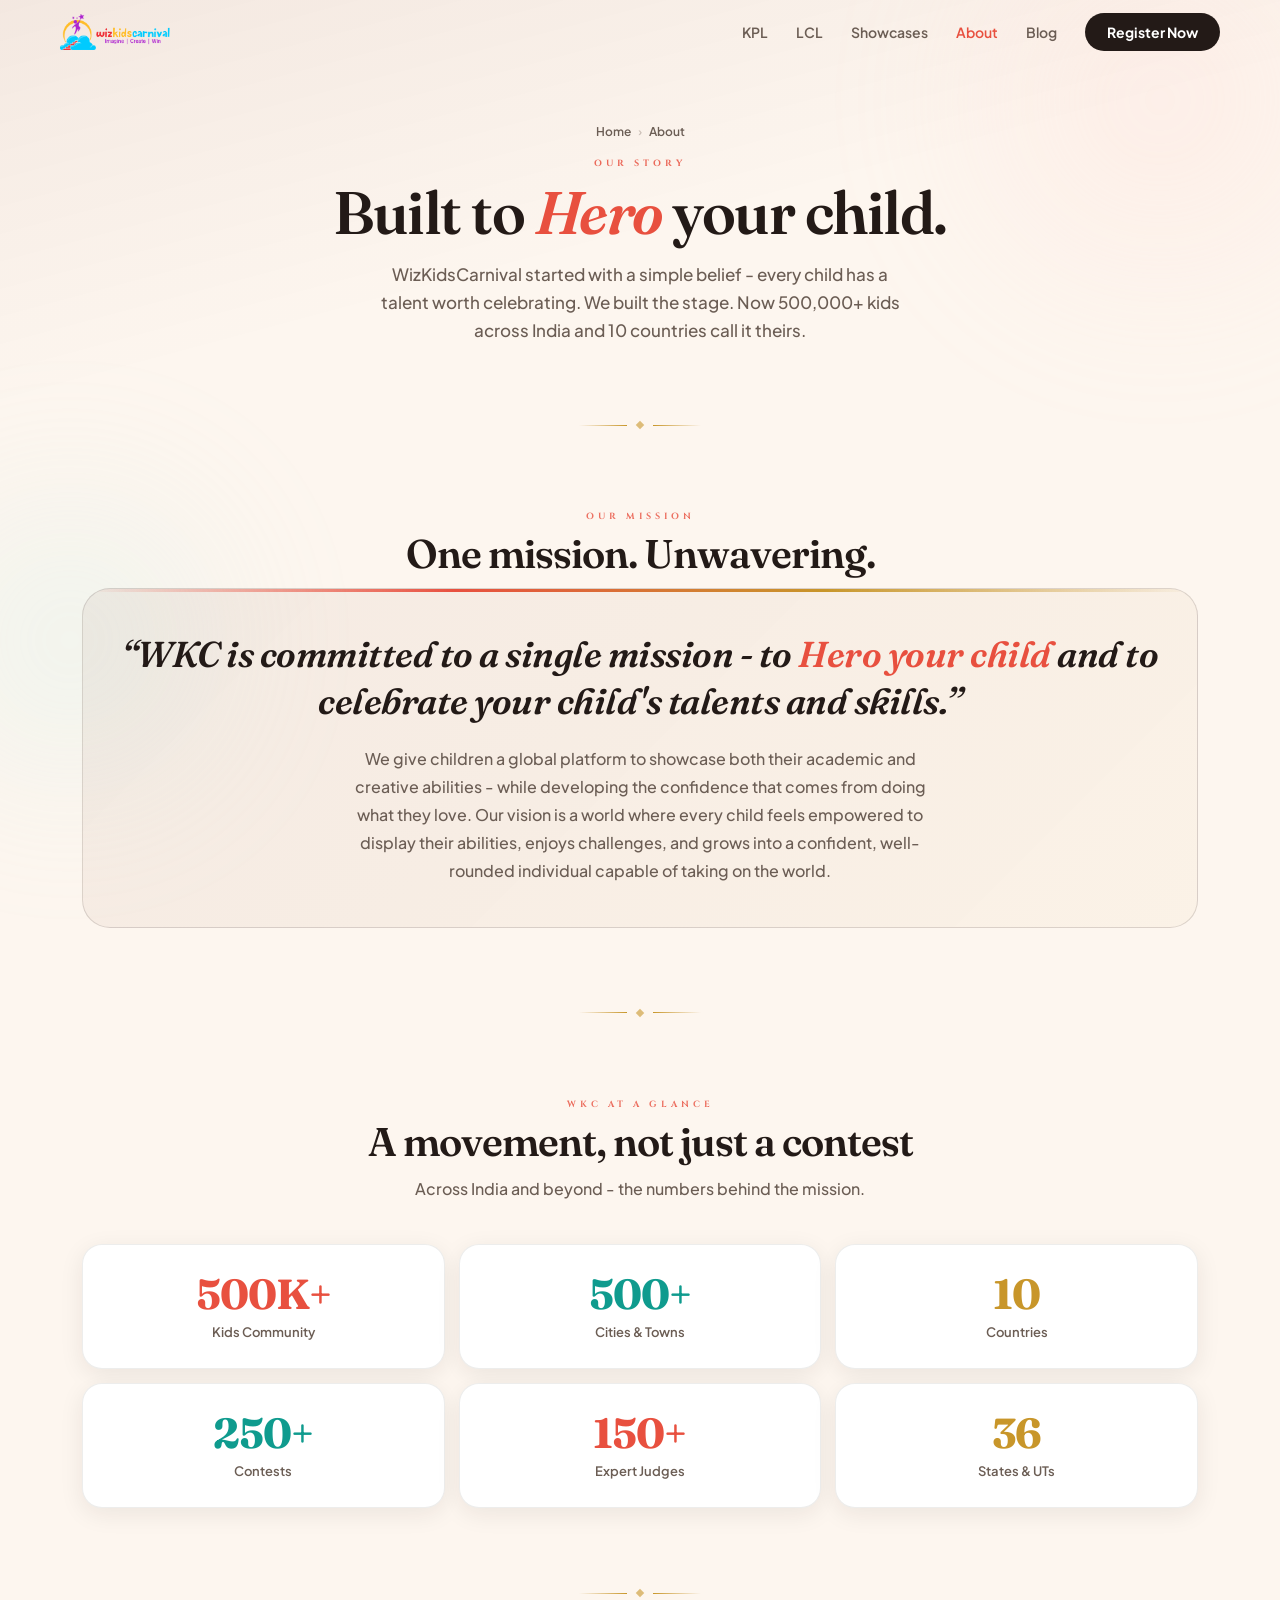
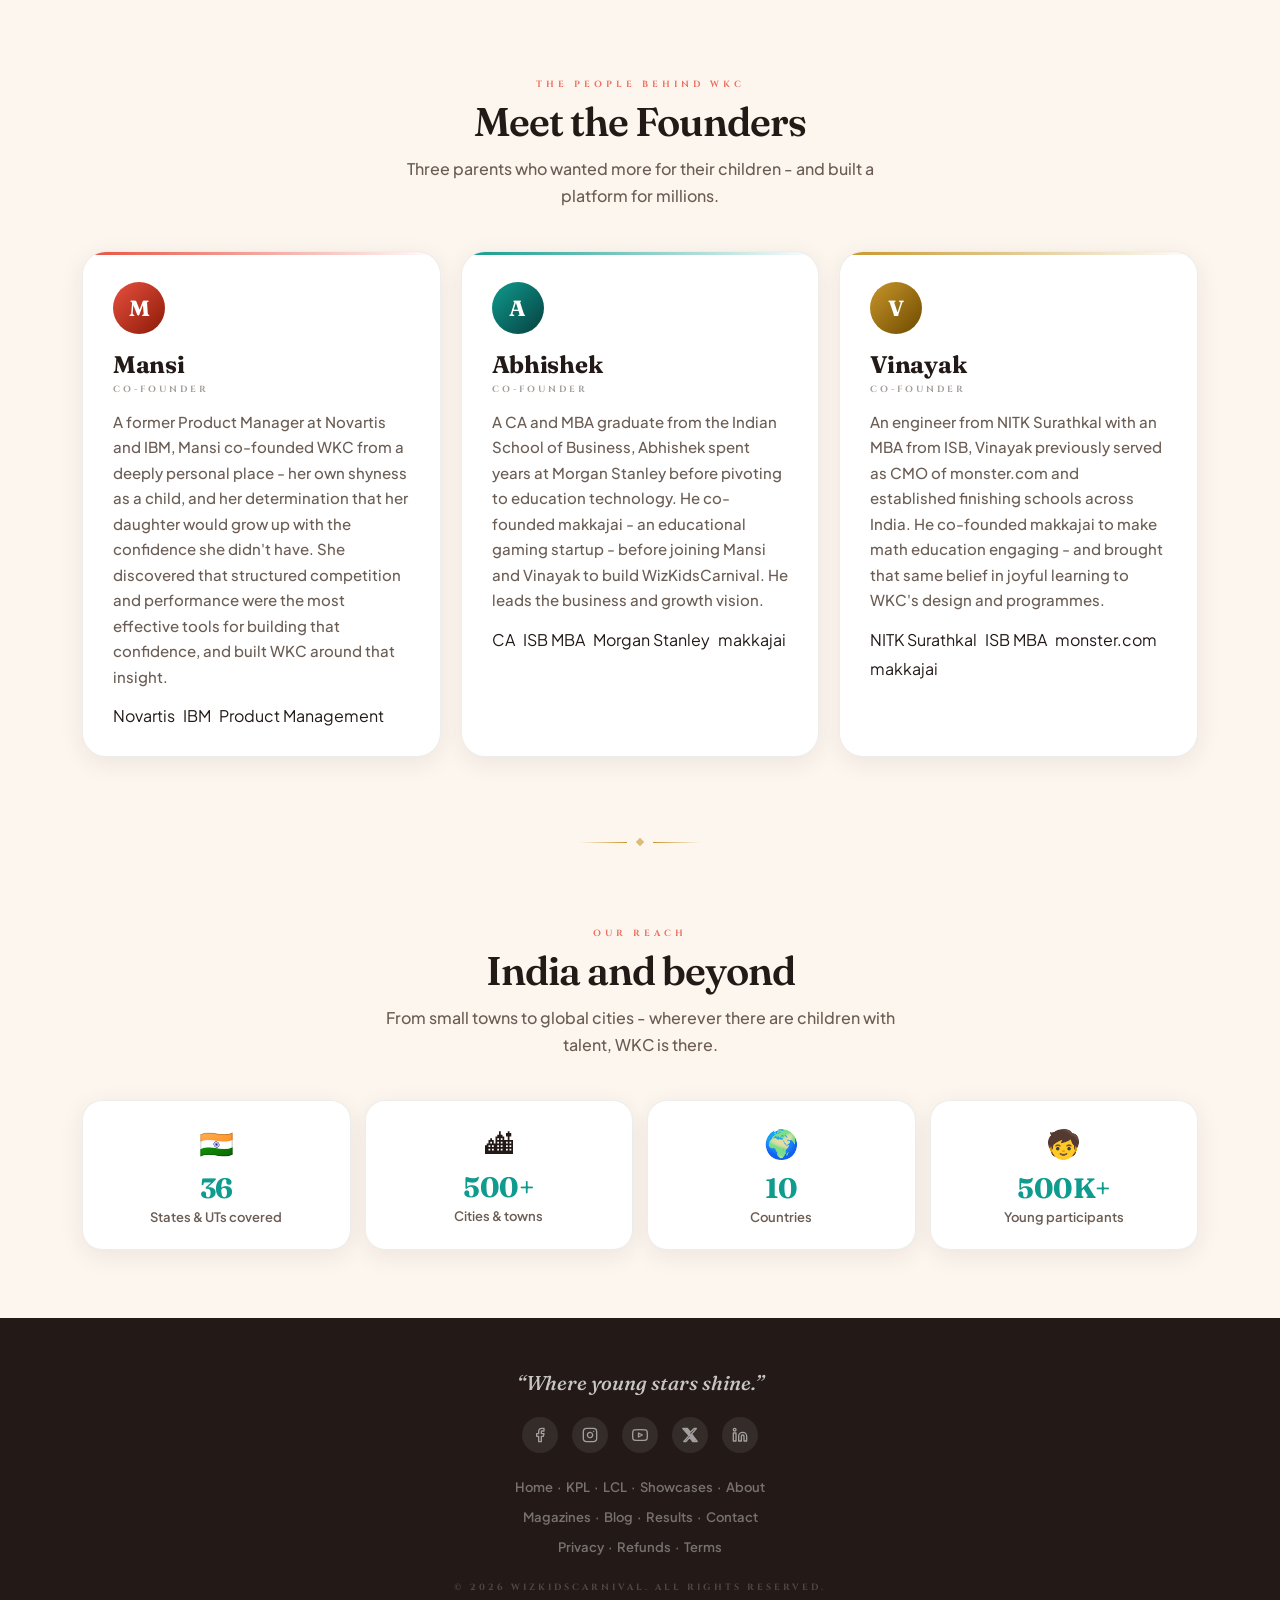
==== commit 6725e845: "Apply 8-point feedback: logo ticker, nav logo, em dashes, Register Now, photo band 1. Logo band: ful" ====
--- a/about/index.html
+++ b/about/index.html
@@ -3,13 +3,13 @@
 <head>
 <meta charset="UTF-8">
 <meta name="viewport" content="width=device-width,initial-scale=1,maximum-scale=1">
-<title>About WizKidsCarnival — Our Mission &amp; Founders</title>
+<title>About WizKidsCarnival - Our Mission &amp; Founders</title>
 <meta name="description" content="WizKidsCarnival was built to Hero every child. Learn about our mission, our founders, and how we've built India's biggest stage for young talent across 500+ cities and 10 countries." />
 <meta name="keywords" content="WizKidsCarnival about, WKC founders, WizKidsCarnival mission, kids platform India founders, Mansi Abhishek Vinayak WKC" />
 <link rel="canonical" href="https://www.wizkidscarnival.com/about/" />
 <meta property="og:type" content="website" />
 <meta property="og:url" content="https://www.wizkidscarnival.com/about/" />
-<meta property="og:title" content="About WizKidsCarnival — Our Mission &amp; Founders" />
+<meta property="og:title" content="About WizKidsCarnival - Our Mission &amp; Founders" />
 <meta property="og:description" content="Built to Hero every child. 500K+ kids · 500+ cities · 10 countries. Meet the founders and the mission behind WKC." />
 <meta property="og:image" content="https://www.wizkidscarnival.com/og-about.jpg" />
 <meta property="og:site_name" content="WizKidsCarnival" />
@@ -36,7 +36,7 @@
 <link rel="preconnect" href="https://fonts.googleapis.com">
 <link rel="preconnect" href="https://fonts.gstatic.com" crossorigin>
 <link href="https://fonts.googleapis.com/css2?family=Fraunces:ital,opsz,wght@0,9..144,400;0,9..144,600;0,9..144,700;1,9..144,500;1,9..144,600&family=Plus+Jakarta+Sans:wght@400;500;600;700;800&family=Cinzel:wght@700&display=swap" rel="stylesheet">
-<!-- ═══ GA4 — replace G-XXXXXXXXXX with your Measurement ID ═══ -->
+<!-- ═══ GA4 - replace G-XXXXXXXXXX with your Measurement ID ═══ -->
 <script async src="https://www.googletagmanager.com/gtag/js?id=G-XXXXXXXXXX"></script>
 <script>
   window.dataLayer=window.dataLayer||[];
@@ -44,7 +44,7 @@
   gtag('js',new Date());
   gtag('config','G-XXXXXXXXXX',{send_page_view:true});
 </script>
-<!-- ═══ Mixpanel — replace YOUR_MIXPANEL_TOKEN ═══ -->
+<!-- ═══ Mixpanel - replace YOUR_MIXPANEL_TOKEN ═══ -->
 <script>
 (function(c,a){window.mixpanel=a;var b,d,e,f;a._i=[];a.init=function(b,c,d){function e(a,b){var c=b.split(".");2==c.length&&(a=a[c[0]],b=c[1]);a[b]=function(){a.push([b].concat(Array.prototype.slice.call(arguments,0)))}}var g=a;"undefined"!==typeof d?g=a[d]=[]:d="mixpanel";g.people=g.people||[];g.toString=function(a){var b="mixpanel";"mixpanel"!==d&&(b+="."+d);a||(b+=" (stub)");return b};g.people.toString=function(){return g.toString(1)+".people (stub)"};f="disable time_event track track_pageview track_links track_forms register register_once alias unregister identify name_tag set_config reset opt_in_tracking opt_out_tracking has_opted_in_tracking has_opted_out_tracking clear_opt_in_out_tracking people.set people.set_once people.unset people.increment people.append people.union people.track_charge people.clear_charges people.delete_user".split(" ");for(e=0;e<f.length;e++)e(g,f[e]);a._i.push([b,c,d])};a.__SV=1.1;b=c.createElement("script");b.type="text/javascript";b.async=!0;b.src="https://cdn.mxpnl.com/libs/mixpanel-2-latest.min.js";d=c.getElementsByTagName("script")[0];d.parentNode.insertBefore(b,d)})(document,window.mixpanel||[]);
 mixpanel.init("YOUR_MIXPANEL_TOKEN",{track_pageview:true,persistence:"cookie"});
@@ -73,8 +73,8 @@
 .nav{position:fixed;top:0;left:0;right:0;z-index:50;height:var(--nav-h);display:flex;align-items:center;padding:0 22px;transition:background .3s,box-shadow .3s,border-color .3s;border-bottom:1px solid transparent}
 .nav.scrolled{background:rgba(253,246,239,0.92);backdrop-filter:blur(16px);border-color:var(--line);box-shadow:0 4px 20px rgba(35,26,23,0.05)}
 .nav-inner{display:flex;align-items:center;justify-content:space-between;width:100%;max-width:1160px;margin:0 auto}
-.nav-logo{font-family:'Fraunces',serif;font-weight:700;font-size:20px;letter-spacing:-.5px;color:var(--ink);text-decoration:none;display:flex;align-items:center;gap:9px}
-.nav-logo .dot{width:11px;height:11px;border-radius:50%;background:var(--coral-l);box-shadow:0 0 0 4px rgba(255,107,94,0.15);flex-shrink:0}
+.nav-logo{text-decoration:none;display:flex;align-items:center}
+.nav-logo img{height:36px;width:auto;display:block}
 .nav-desk{display:none;align-items:center;gap:28px}
 .nav-desk a{font-size:14px;font-weight:600;color:var(--ink-soft);text-decoration:none;transition:color .2s}
 .nav-desk a:hover,.nav-desk a.active{color:var(--coral)}
@@ -188,20 +188,20 @@
     <a href="../lcl/" class="ol">LCL</a>
     <a href="https://showcases.wizkidscarnival.com/" class="ol">Showcases</a>
     <a href="../about/" class="ol">About</a>
-    <a href="../#register" class="ol nav-apply">Register Free</a>
+    <a href="../#register" class="ol nav-apply">Register Now</a>
   </nav>
 </div>
 
 <header class="nav" id="nav">
   <div class="nav-inner">
-    <a href="../" class="nav-logo"><span class="dot" aria-hidden="true"></span>WizKidsCarnival</a>
+    <a href="../" class="nav-logo"><img src="../logos/wkc-logo.png" alt="WizKidsCarnival" height="36"></a>
     <nav class="nav-desk" aria-label="Primary navigation">
       <a href="../kpl/">KPL</a>
       <a href="../lcl/">LCL</a>
       <a href="https://showcases.wizkidscarnival.com/">Showcases</a>
       <a href="../about/" class="active">About</a>
       <a href="#">Blog</a>
-      <a href="../#register" class="nav-cta">Register Free</a>
+      <a href="../#register" class="nav-cta">Register Now</a>
     </nav>
     <button class="nav-ham" id="navHam" aria-label="Open menu" aria-expanded="false"><span></span><span></span><span></span></button>
   </div>
@@ -214,7 +214,7 @@
     </div>
     <div class="page-tag">Our Story</div>
     <h1>Built to <em>Hero</em> your child.</h1>
-    <p class="sub">WizKidsCarnival started with a simple belief — every child has a talent worth celebrating. We built the stage. Now 500,000+ kids across India and 10 countries call it theirs.</p>
+    <p class="sub">WizKidsCarnival started with a simple belief - every child has a talent worth celebrating. We built the stage. Now 500,000+ kids across India and 10 countries call it theirs.</p>
   </div>
 </header>
 
@@ -225,8 +225,8 @@
   <div class="sec-lbl">Our Mission</div>
   <h2 class="sec-ttl" id="mission-ttl">One mission. Unwavering.</h2>
   <div class="mission-block">
-    <p class="mission-quote">&#x201C;WKC is committed to a single mission — to <em>Hero your child</em> and to celebrate your child's talents and skills.&#x201D;</p>
-    <p class="mission-body">We give children a global platform to showcase both their academic and creative abilities — while developing the confidence that comes from doing what they love. Our vision is a world where every child feels empowered to display their abilities, enjoys challenges, and grows into a confident, well-rounded individual capable of taking on the world.</p>
+    <p class="mission-quote">&#x201C;WKC is committed to a single mission - to <em>Hero your child</em> and to celebrate your child's talents and skills.&#x201D;</p>
+    <p class="mission-body">We give children a global platform to showcase both their academic and creative abilities - while developing the confidence that comes from doing what they love. Our vision is a world where every child feels empowered to display their abilities, enjoys challenges, and grows into a confident, well-rounded individual capable of taking on the world.</p>
   </div>
 </section>
 
@@ -236,7 +236,7 @@
 <section class="section" aria-labelledby="stats-ttl">
   <div class="sec-lbl">WKC at a Glance</div>
   <h2 class="sec-ttl" id="stats-ttl">A movement, not just a contest</h2>
-  <p class="sec-sub">Across India and beyond — the numbers behind the mission.</p>
+  <p class="sec-sub">Across India and beyond - the numbers behind the mission.</p>
   <div class="stats-grid">
     <div class="stat"><div class="stat-num">500K+</div><div class="stat-lbl">Kids Community</div></div>
     <div class="stat"><div class="stat-num">500+</div><div class="stat-lbl">Cities &amp; Towns</div></div>
@@ -253,7 +253,7 @@
 <section class="section" aria-labelledby="founders-ttl">
   <div class="sec-lbl">The People Behind WKC</div>
   <h2 class="sec-ttl" id="founders-ttl">Meet the Founders</h2>
-  <p class="sec-sub">Three parents who wanted more for their children — and built a platform for millions.</p>
+  <p class="sec-sub">Three parents who wanted more for their children - and built a platform for millions.</p>
   <div class="founders">
 
     <article class="founder">
@@ -261,7 +261,7 @@
       <div class="founder-avatar" aria-hidden="true">M</div>
       <div class="founder-name">Mansi</div>
       <div class="founder-role">Co-Founder</div>
-      <p class="founder-bio">A former Product Manager at Novartis and IBM, Mansi co-founded WKC from a deeply personal place — her own shyness as a child, and her determination that her daughter would grow up with the confidence she didn't have. She discovered that structured competition and performance were the most effective tools for building that confidence, and built WKC around that insight.</p>
+      <p class="founder-bio">A former Product Manager at Novartis and IBM, Mansi co-founded WKC from a deeply personal place - her own shyness as a child, and her determination that her daughter would grow up with the confidence she didn't have. She discovered that structured competition and performance were the most effective tools for building that confidence, and built WKC around that insight.</p>
       <div class="founder-tags"><span>Novartis</span><span>IBM</span><span>Product Management</span></div>
     </article>
 
@@ -270,7 +270,7 @@
       <div class="founder-avatar" aria-hidden="true">A</div>
       <div class="founder-name">Abhishek</div>
       <div class="founder-role">Co-Founder</div>
-      <p class="founder-bio">A CA and MBA graduate from the Indian School of Business, Abhishek spent years at Morgan Stanley before pivoting to education technology. He co-founded makkajai — an educational gaming startup — before joining Mansi and Vinayak to build WizKidsCarnival. He leads the business and growth vision.</p>
+      <p class="founder-bio">A CA and MBA graduate from the Indian School of Business, Abhishek spent years at Morgan Stanley before pivoting to education technology. He co-founded makkajai - an educational gaming startup - before joining Mansi and Vinayak to build WizKidsCarnival. He leads the business and growth vision.</p>
       <div class="founder-tags"><span>CA</span><span>ISB MBA</span><span>Morgan Stanley</span><span>makkajai</span></div>
     </article>
 
@@ -279,7 +279,7 @@
       <div class="founder-avatar" aria-hidden="true">V</div>
       <div class="founder-name">Vinayak</div>
       <div class="founder-role">Co-Founder</div>
-      <p class="founder-bio">An engineer from NITK Surathkal with an MBA from ISB, Vinayak previously served as CMO of monster.com and established finishing schools across India. He co-founded makkajai to make math education engaging — and brought that same belief in joyful learning to WKC's design and programmes.</p>
+      <p class="founder-bio">An engineer from NITK Surathkal with an MBA from ISB, Vinayak previously served as CMO of monster.com and established finishing schools across India. He co-founded makkajai to make math education engaging - and brought that same belief in joyful learning to WKC's design and programmes.</p>
       <div class="founder-tags"><span>NITK Surathkal</span><span>ISB MBA</span><span>monster.com</span><span>makkajai</span></div>
     </article>
 
@@ -292,7 +292,7 @@
 <section class="section" aria-labelledby="presence-ttl">
   <div class="sec-lbl">Our Reach</div>
   <h2 class="sec-ttl" id="presence-ttl">India and beyond</h2>
-  <p class="sec-sub">From small towns to global cities — wherever there are children with talent, WKC is there.</p>
+  <p class="sec-sub">From small towns to global cities - wherever there are children with talent, WKC is there.</p>
   <div class="presence-grid">
     <div class="pres">
       <span class="pres-icon" aria-hidden="true">&#x1F1EE;&#x1F1F3;</span>
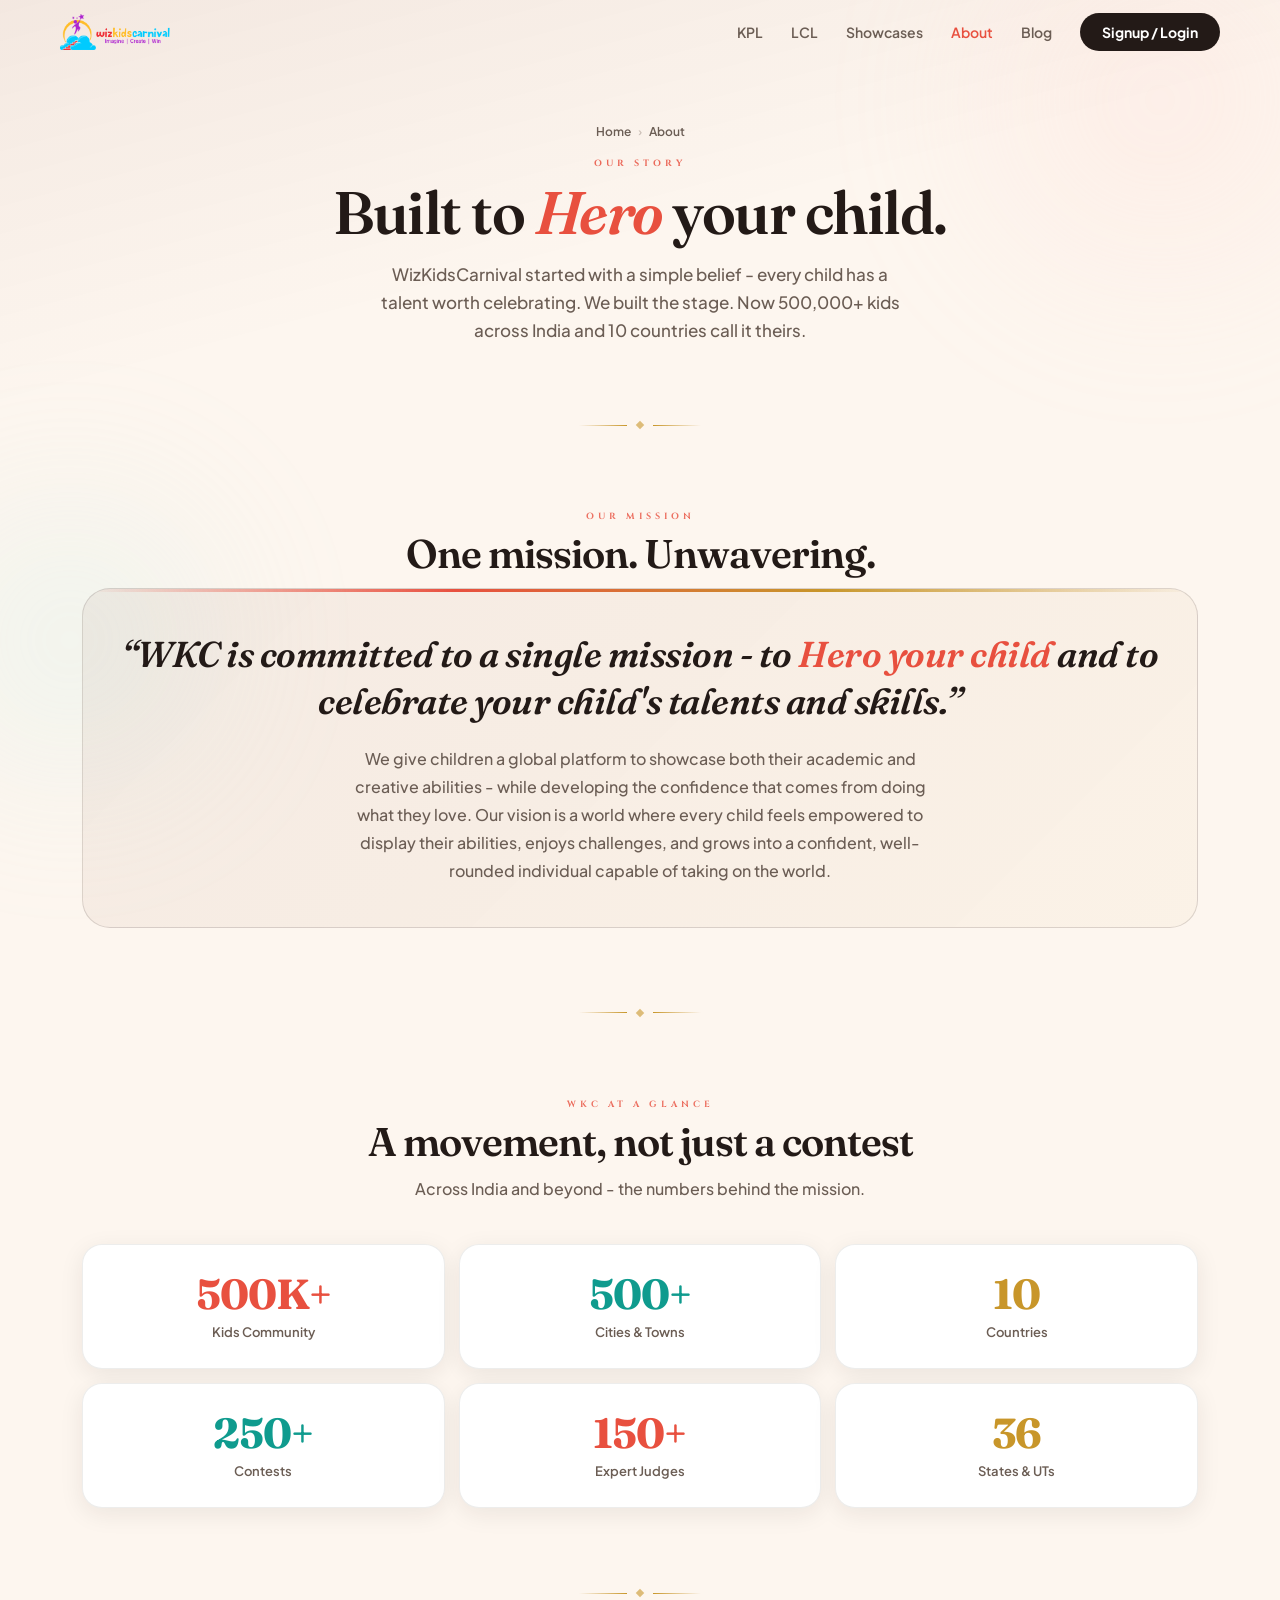
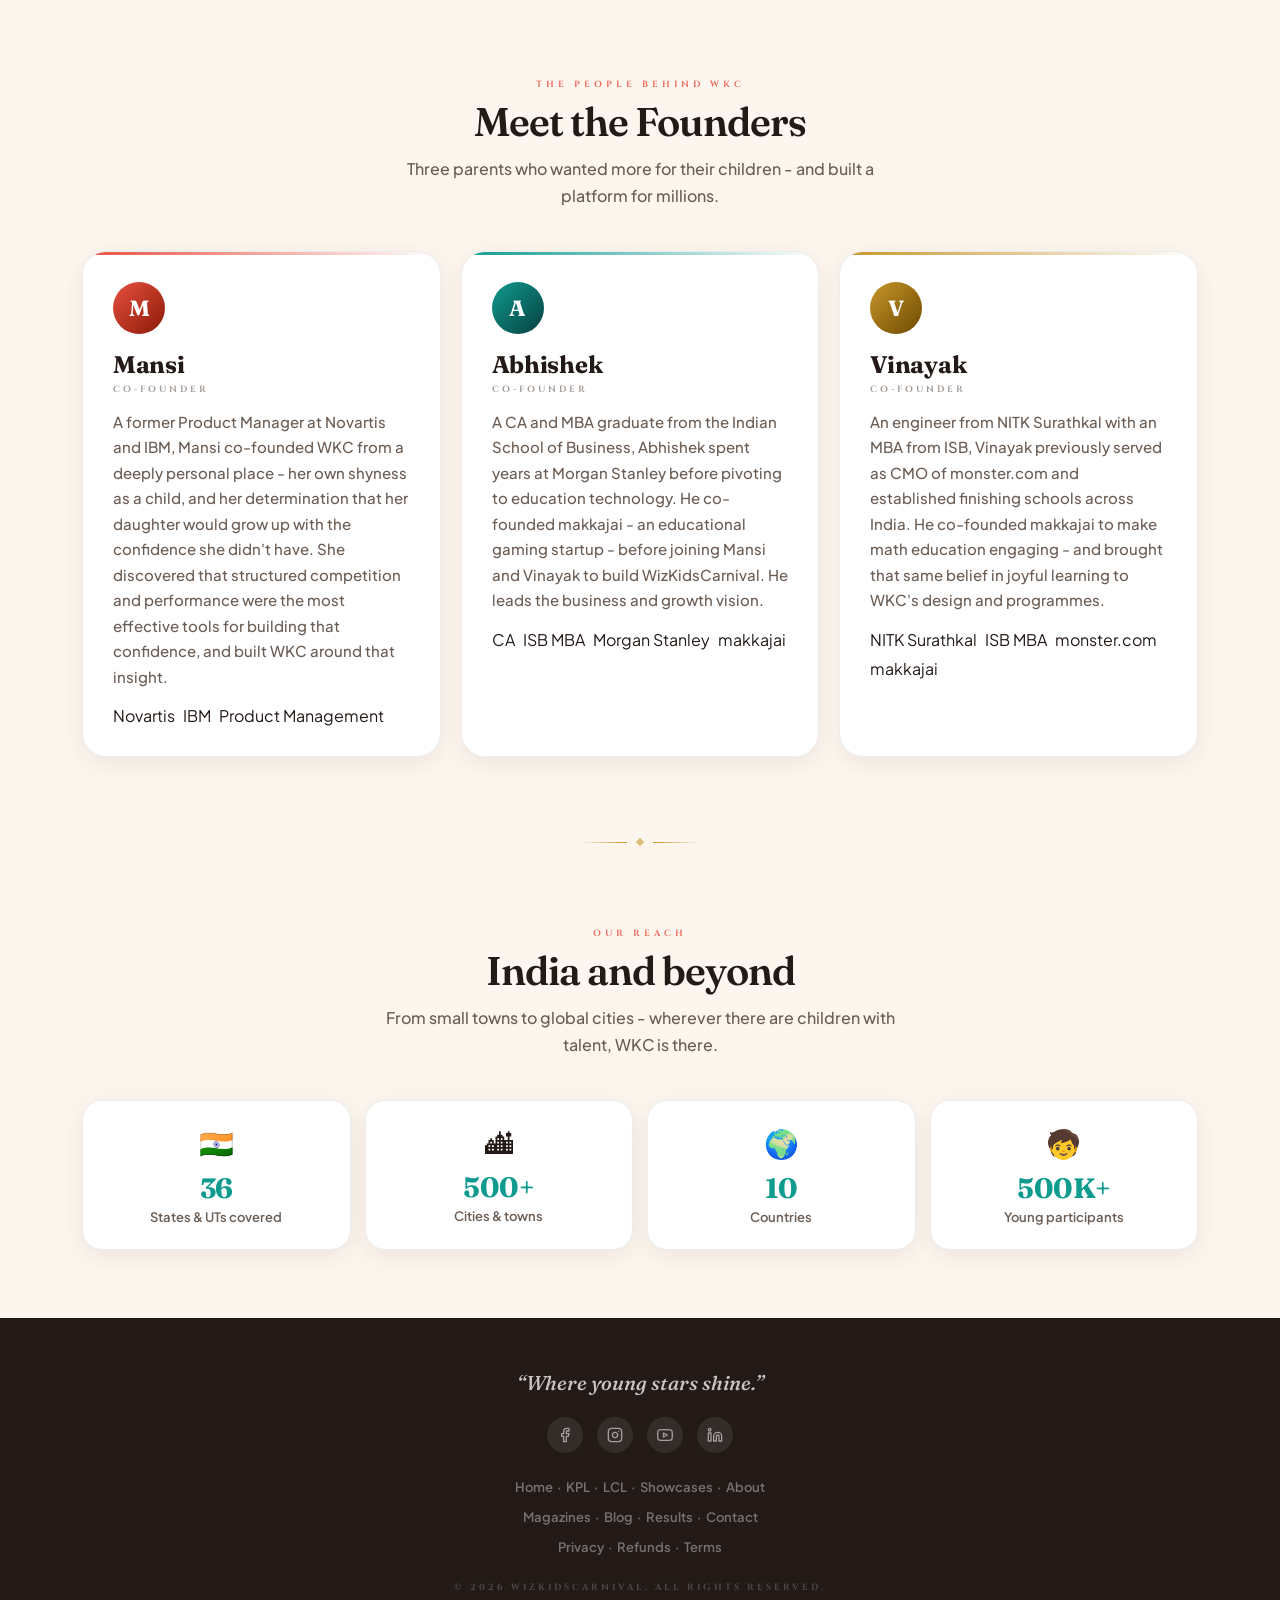
==== commit 67c026b2: "Redesign homepage as carnival booth hero, add category CTAs, wire real links - Rebuild home hero as " ====
--- a/about/index.html
+++ b/about/index.html
@@ -2,7 +2,10 @@
 <html lang="en">
 <head>
 <meta charset="UTF-8">
-<meta name="viewport" content="width=device-width,initial-scale=1,maximum-scale=1">
+<!-- Unlinked from site nav. Dropping it from sitemap.xml does not
+     deindex it (robots.txt is Allow: /), so it needs noindex. -->
+<meta name="robots" content="noindex,follow">
+<meta name="viewport" content="width=device-width,initial-scale=1">
 <title>About WizKidsCarnival - Our Mission &amp; Founders</title>
 <meta name="description" content="WizKidsCarnival was built to Hero every child. Learn about our mission, our founders, and how we've built India's biggest stage for young talent across 500+ cities and 10 countries." />
 <meta name="keywords" content="WizKidsCarnival about, WKC founders, WizKidsCarnival mission, kids platform India founders, Mansi Abhishek Vinayak WKC" />
@@ -36,19 +39,6 @@
 <link rel="preconnect" href="https://fonts.googleapis.com">
 <link rel="preconnect" href="https://fonts.gstatic.com" crossorigin>
 <link href="https://fonts.googleapis.com/css2?family=Fraunces:ital,opsz,wght@0,9..144,400;0,9..144,600;0,9..144,700;1,9..144,500;1,9..144,600&family=Plus+Jakarta+Sans:wght@400;500;600;700;800&family=Cinzel:wght@700&display=swap" rel="stylesheet">
-<!-- ═══ GA4 - replace G-XXXXXXXXXX with your Measurement ID ═══ -->
-<script async src="https://www.googletagmanager.com/gtag/js?id=G-XXXXXXXXXX"></script>
-<script>
-  window.dataLayer=window.dataLayer||[];
-  function gtag(){dataLayer.push(arguments);}
-  gtag('js',new Date());
-  gtag('config','G-XXXXXXXXXX',{send_page_view:true});
-</script>
-<!-- ═══ Mixpanel - replace YOUR_MIXPANEL_TOKEN ═══ -->
-<script>
-(function(c,a){window.mixpanel=a;var b,d,e,f;a._i=[];a.init=function(b,c,d){function e(a,b){var c=b.split(".");2==c.length&&(a=a[c[0]],b=c[1]);a[b]=function(){a.push([b].concat(Array.prototype.slice.call(arguments,0)))}}var g=a;"undefined"!==typeof d?g=a[d]=[]:d="mixpanel";g.people=g.people||[];g.toString=function(a){var b="mixpanel";"mixpanel"!==d&&(b+="."+d);a||(b+=" (stub)");return b};g.people.toString=function(){return g.toString(1)+".people (stub)"};f="disable time_event track track_pageview track_links track_forms register register_once alias unregister identify name_tag set_config reset opt_in_tracking opt_out_tracking has_opted_in_tracking has_opted_out_tracking clear_opt_in_out_tracking people.set people.set_once people.unset people.increment people.append people.union people.track_charge people.clear_charges people.delete_user".split(" ");for(e=0;e<f.length;e++)e(g,f[e]);a._i.push([b,c,d])};a.__SV=1.1;b=c.createElement("script");b.type="text/javascript";b.async=!0;b.src="https://cdn.mxpnl.com/libs/mixpanel-2-latest.min.js";d=c.getElementsByTagName("script")[0];d.parentNode.insertBefore(b,d)})(document,window.mixpanel||[]);
-mixpanel.init("YOUR_MIXPANEL_TOKEN",{track_pageview:true,persistence:"cookie"});
-</script>
 <style>
 :root{
   --bg:#fdf6ef;--bg-2:#f5ebe0;
@@ -188,7 +178,7 @@
     <a href="../lcl/" class="ol">LCL</a>
     <a href="https://showcases.wizkidscarnival.com/" class="ol">Showcases</a>
     <a href="../about/" class="ol">About</a>
-    <a href="../#register" class="ol nav-apply">Register Now</a>
+    <a href="https://app.wizkidscarnival.com/authentication" class="ol nav-apply">Signup / Login</a>
   </nav>
 </div>
 
@@ -201,7 +191,7 @@
       <a href="https://showcases.wizkidscarnival.com/">Showcases</a>
       <a href="../about/" class="active">About</a>
       <a href="#">Blog</a>
-      <a href="../#register" class="nav-cta">Register Now</a>
+      <a href="https://app.wizkidscarnival.com/authentication" class="nav-cta">Signup / Login</a>
     </nav>
     <button class="nav-ham" id="navHam" aria-label="Open menu" aria-expanded="false"><span></span><span></span><span></span></button>
   </div>
@@ -329,9 +319,6 @@
     <a href="https://youtube.com/@wizkidscarnival" aria-label="YouTube" rel="noopener noreferrer">
       <svg viewBox="0 0 24 24" aria-hidden="true"><path d="M22.54 6.42a2.78 2.78 0 0 0-1.95-1.96C18.88 4 12 4 12 4s-6.88 0-8.59.46a2.78 2.78 0 0 0-1.95 1.96A29 29 0 0 0 1 12a29 29 0 0 0 .46 5.58 2.78 2.78 0 0 0 1.95 1.95C5.12 20 12 20 12 20s6.88 0 8.59-.47a2.78 2.78 0 0 0 1.95-1.95A29 29 0 0 0 23 12a29 29 0 0 0-.46-5.58z"/><polygon points="9.75 15.02 15.5 12 9.75 8.98 9.75 15.02" style="fill:rgba(35,26,23,0.9)"/></svg>
     </a>
-    <a href="https://twitter.com/wizkidscarnival" aria-label="X / Twitter" rel="noopener noreferrer">
-      <svg viewBox="0 0 24 24" aria-hidden="true"><path d="M18.244 2.25h3.308l-7.227 8.26 8.502 11.24H16.17l-4.714-6.231-5.401 6.231H2.748l7.73-8.835L1.254 2.25H8.08l4.253 5.622zm-1.161 17.52h1.833L7.084 4.126H5.117z"/></svg>
-    </a>
     <a href="https://linkedin.com/company/wizkidscarnival" aria-label="LinkedIn" rel="noopener noreferrer">
       <svg viewBox="0 0 24 24" aria-hidden="true"><path d="M16 8a6 6 0 0 1 6 6v7h-4v-7a2 2 0 0 0-2-2 2 2 0 0 0-2 2v7h-4v-7a6 6 0 0 1 6-6z"/><rect x="2" y="9" width="4" height="12"/><circle cx="4" cy="4" r="2"/></svg>
     </a>
@@ -339,7 +326,7 @@
   <nav class="flinks" aria-label="Footer navigation">
     <a href="../">Home</a> &nbsp;&#x00B7;&nbsp; <a href="../kpl/">KPL</a> &nbsp;&#x00B7;&nbsp; <a href="../lcl/">LCL</a> &nbsp;&#x00B7;&nbsp; <a href="https://showcases.wizkidscarnival.com/">Showcases</a> &nbsp;&#x00B7;&nbsp; <a href="../about/">About</a><br>
     <a href="#">Magazines</a> &nbsp;&#x00B7;&nbsp; <a href="#">Blog</a> &nbsp;&#x00B7;&nbsp; <a href="#">Results</a> &nbsp;&#x00B7;&nbsp; <a href="#">Contact</a><br>
-    <a href="#">Privacy</a> &nbsp;&#x00B7;&nbsp; <a href="#">Refunds</a> &nbsp;&#x00B7;&nbsp; <a href="#">Terms</a>
+    <a href="https://wizkidscarnival.com/privacy-policy/">Privacy</a> &nbsp;&#x00B7;&nbsp; <a href="https://wizkidscarnival.com/refund-and-cancellations/">Refunds</a> &nbsp;&#x00B7;&nbsp; <a href="https://wizkidscarnival.com/terms-and-conditions/">Terms</a>
   </nav>
   <div class="fwkc">&#x00A9; 2026 WizKidsCarnival. All rights reserved.</div>
 </footer>
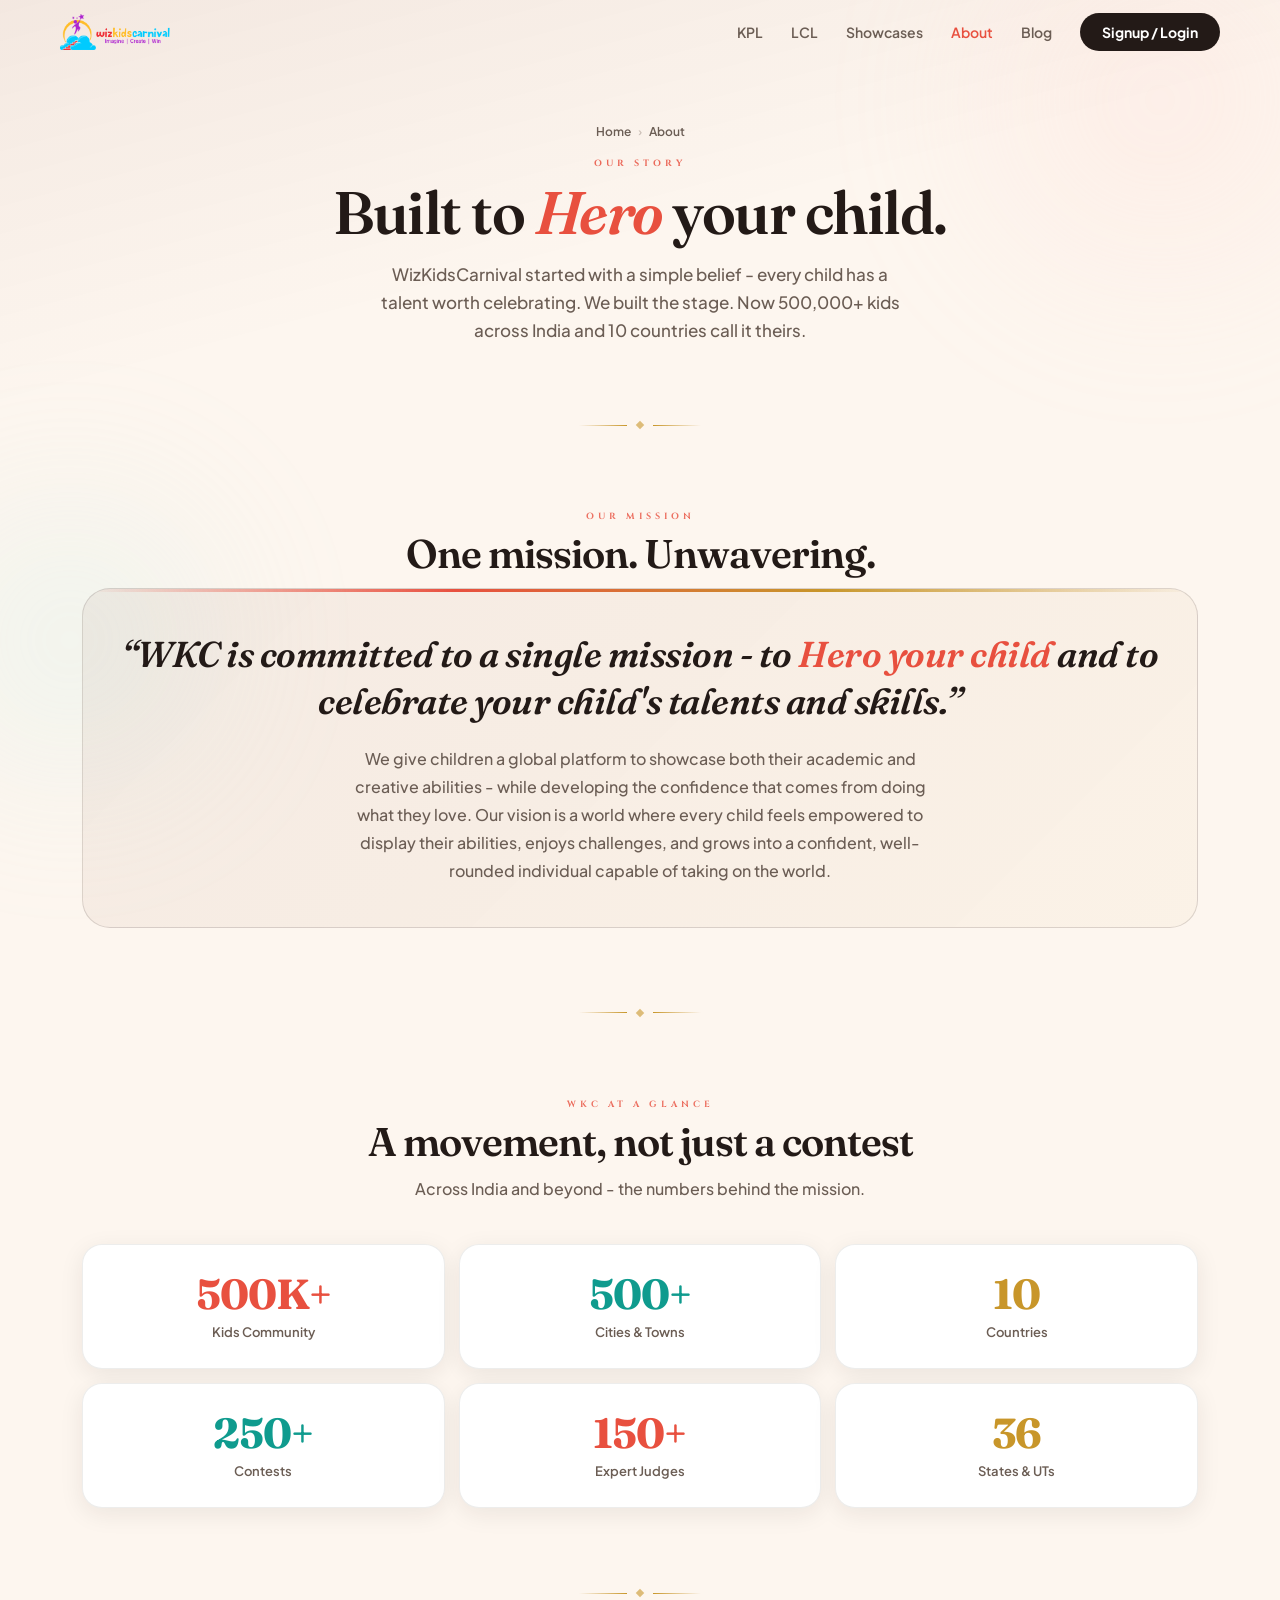
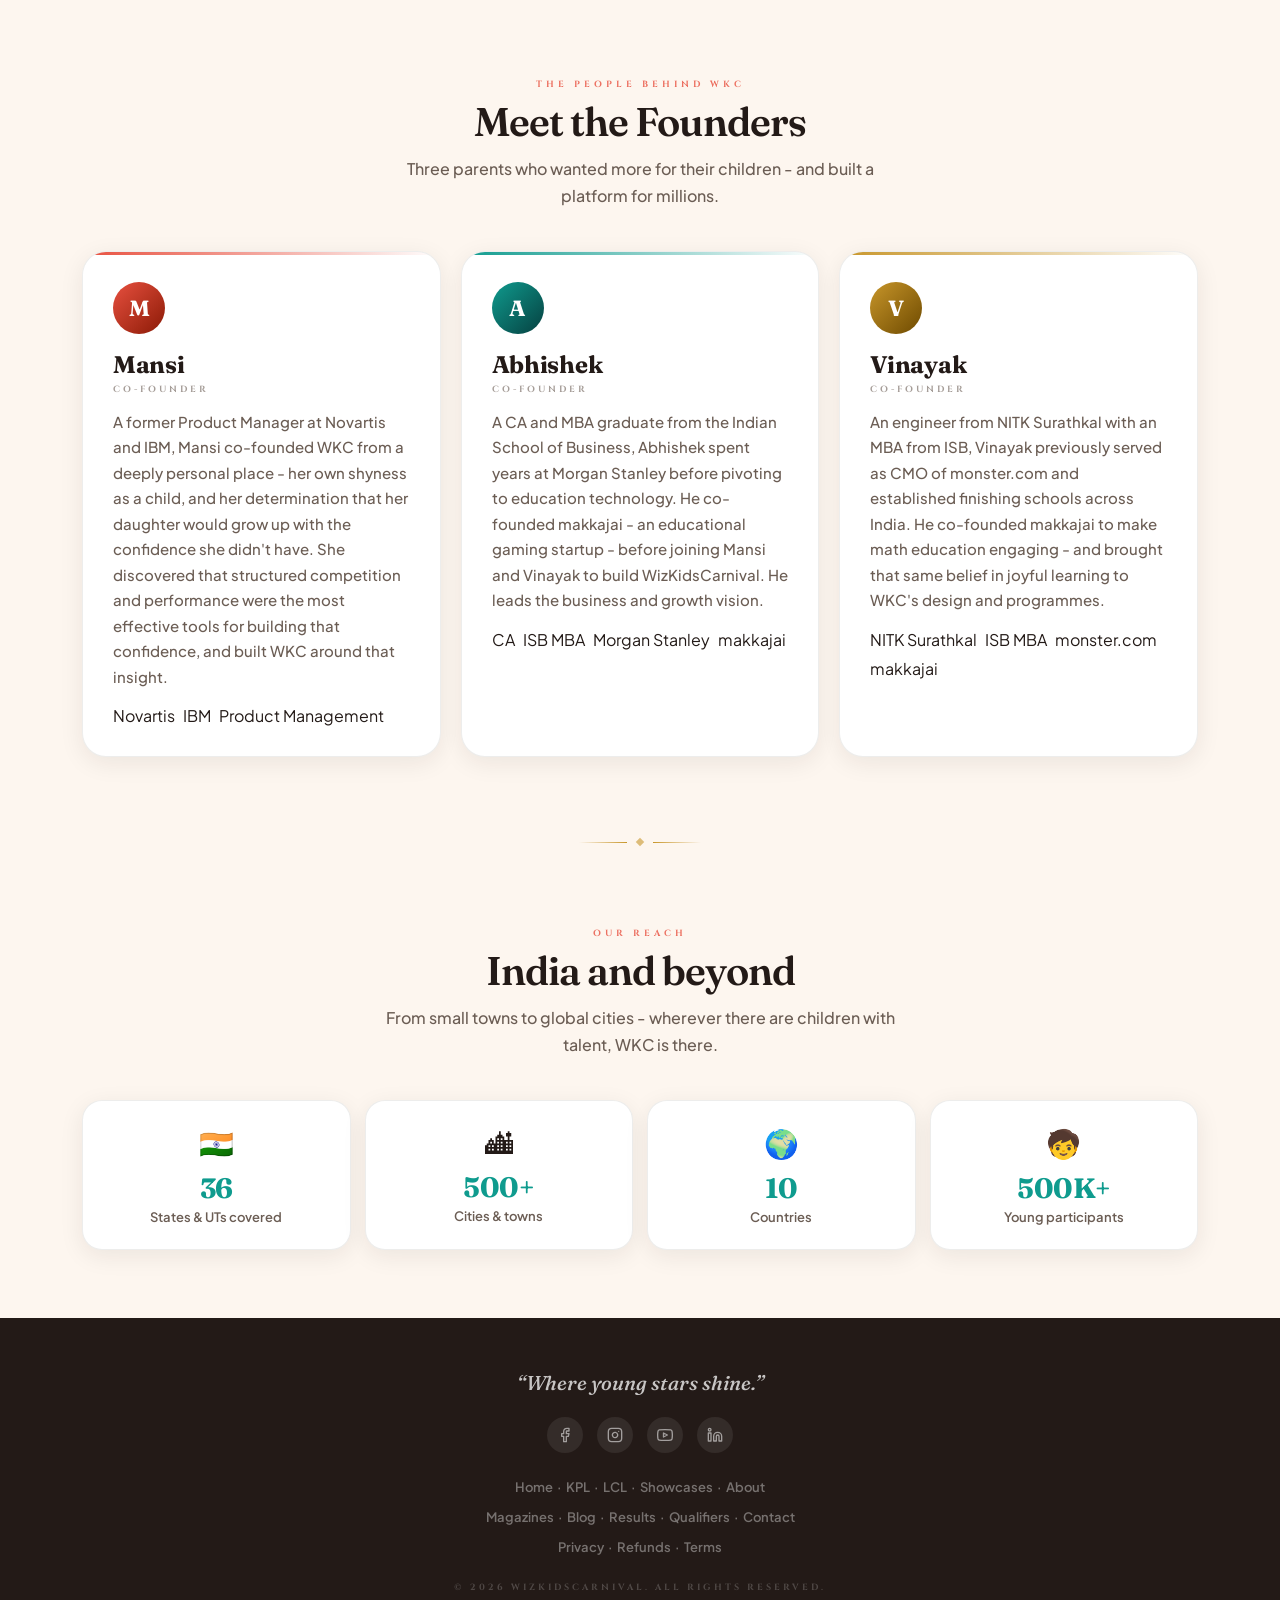
==== commit d897873b: "Add Qualifier List page, fix magazine default month, remove sticky CTA - New /qualifiers/ page: brow" ====
--- a/about/index.html
+++ b/about/index.html
@@ -325,7 +325,7 @@
   </nav>
   <nav class="flinks" aria-label="Footer navigation">
     <a href="../">Home</a> &nbsp;&#x00B7;&nbsp; <a href="../kpl/">KPL</a> &nbsp;&#x00B7;&nbsp; <a href="../lcl/">LCL</a> &nbsp;&#x00B7;&nbsp; <a href="https://showcases.wizkidscarnival.com/">Showcases</a> &nbsp;&#x00B7;&nbsp; <a href="../about/">About</a><br>
-    <a href="#">Magazines</a> &nbsp;&#x00B7;&nbsp; <a href="#">Blog</a> &nbsp;&#x00B7;&nbsp; <a href="#">Results</a> &nbsp;&#x00B7;&nbsp; <a href="#">Contact</a><br>
+    <a href="../magazines/">Magazines</a> &nbsp;&#x00B7;&nbsp; <a href="#">Blog</a> &nbsp;&#x00B7;&nbsp; <a href="../results/">Results</a> &nbsp;&#x00B7;&nbsp; <a href="../qualifiers/">Qualifiers</a> &nbsp;&#x00B7;&nbsp; <a href="#">Contact</a><br>
     <a href="https://wizkidscarnival.com/privacy-policy/">Privacy</a> &nbsp;&#x00B7;&nbsp; <a href="https://wizkidscarnival.com/refund-and-cancellations/">Refunds</a> &nbsp;&#x00B7;&nbsp; <a href="https://wizkidscarnival.com/terms-and-conditions/">Terms</a>
   </nav>
   <div class="fwkc">&#x00A9; 2026 WizKidsCarnival. All rights reserved.</div>
